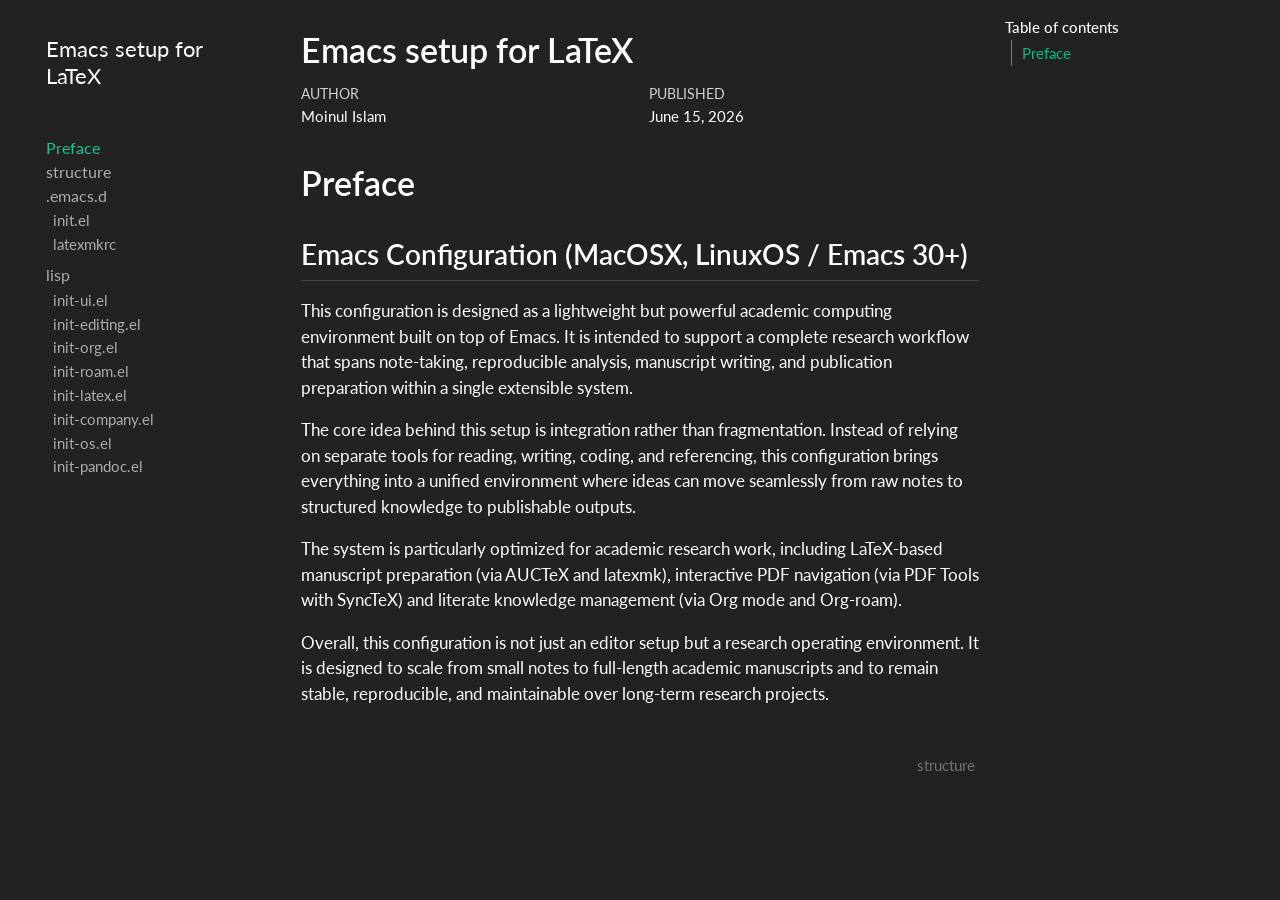
==== docs/index.html @ 0ff116a5 "1.5.2" ====
<!DOCTYPE html>
<html xmlns="http://www.w3.org/1999/xhtml" lang="en" xml:lang="en"><head>

<meta charset="utf-8">
<meta name="generator" content="quarto-1.6.42">

<meta name="viewport" content="width=device-width, initial-scale=1.0, user-scalable=yes">

<meta name="author" content="Moinul Islam">
<meta name="dcterms.date" content="2026-06-15">

<title>Emacs setup for LaTeX</title>
<style>
code{white-space: pre-wrap;}
span.smallcaps{font-variant: small-caps;}
div.columns{display: flex; gap: min(4vw, 1.5em);}
div.column{flex: auto; overflow-x: auto;}
div.hanging-indent{margin-left: 1.5em; text-indent: -1.5em;}
ul.task-list{list-style: none;}
ul.task-list li input[type="checkbox"] {
  width: 0.8em;
  margin: 0 0.8em 0.2em -1em; /* quarto-specific, see https://github.com/quarto-dev/quarto-cli/issues/4556 */ 
  vertical-align: middle;
}
</style>


<script src="site_libs/quarto-nav/quarto-nav.js"></script>
<script src="site_libs/quarto-nav/headroom.min.js"></script>
<script src="site_libs/clipboard/clipboard.min.js"></script>
<script src="site_libs/quarto-search/autocomplete.umd.js"></script>
<script src="site_libs/quarto-search/fuse.min.js"></script>
<script src="site_libs/quarto-search/quarto-search.js"></script>
<meta name="quarto:offset" content="./">
<link href="./ch_1.html" rel="next">
<script src="site_libs/quarto-html/quarto.js"></script>
<script src="site_libs/quarto-html/popper.min.js"></script>
<script src="site_libs/quarto-html/tippy.umd.min.js"></script>
<script src="site_libs/quarto-html/anchor.min.js"></script>
<link href="site_libs/quarto-html/tippy.css" rel="stylesheet">
<link href="site_libs/quarto-html/quarto-syntax-highlighting-dark-b53751a350365c71b6c909e95f209ed1.css" rel="stylesheet" id="quarto-text-highlighting-styles">
<script src="site_libs/bootstrap/bootstrap.min.js"></script>
<link href="site_libs/bootstrap/bootstrap-icons.css" rel="stylesheet">
<link href="site_libs/bootstrap/bootstrap-4f9b853ce4cffb63a45f69a2d6d81c11.min.css" rel="stylesheet" append-hash="true" id="quarto-bootstrap" data-mode="dark">
<script id="quarto-search-options" type="application/json">{
  "location": "sidebar",
  "copy-button": false,
  "collapse-after": 3,
  "panel-placement": "start",
  "type": "textbox",
  "limit": 50,
  "keyboard-shortcut": [
    "f",
    "/",
    "s"
  ],
  "show-item-context": false,
  "language": {
    "search-no-results-text": "No results",
    "search-matching-documents-text": "matching documents",
    "search-copy-link-title": "Copy link to search",
    "search-hide-matches-text": "Hide additional matches",
    "search-more-match-text": "more match in this document",
    "search-more-matches-text": "more matches in this document",
    "search-clear-button-title": "Clear",
    "search-text-placeholder": "",
    "search-detached-cancel-button-title": "Cancel",
    "search-submit-button-title": "Submit",
    "search-label": "Search"
  }
}</script>


</head>

<body class="nav-sidebar floating">

<div id="quarto-search-results"></div>
  <header id="quarto-header" class="headroom fixed-top">
  <nav class="quarto-secondary-nav">
    <div class="container-fluid d-flex">
      <button type="button" class="quarto-btn-toggle btn" data-bs-toggle="collapse" role="button" data-bs-target=".quarto-sidebar-collapse-item" aria-controls="quarto-sidebar" aria-expanded="false" aria-label="Toggle sidebar navigation" onclick="if (window.quartoToggleHeadroom) { window.quartoToggleHeadroom(); }">
        <i class="bi bi-layout-text-sidebar-reverse"></i>
      </button>
        <nav class="quarto-page-breadcrumbs" aria-label="breadcrumb"><ol class="breadcrumb"><li class="breadcrumb-item"><a href="./index.html">Preface</a></li></ol></nav>
        <a class="flex-grow-1" role="navigation" data-bs-toggle="collapse" data-bs-target=".quarto-sidebar-collapse-item" aria-controls="quarto-sidebar" aria-expanded="false" aria-label="Toggle sidebar navigation" onclick="if (window.quartoToggleHeadroom) { window.quartoToggleHeadroom(); }">      
        </a>
      <button type="button" class="btn quarto-search-button" aria-label="Search" onclick="window.quartoOpenSearch();">
        <i class="bi bi-search"></i>
      </button>
    </div>
  </nav>
</header>
<!-- content -->
<div id="quarto-content" class="quarto-container page-columns page-rows-contents page-layout-article">
<!-- sidebar -->
  <nav id="quarto-sidebar" class="sidebar collapse collapse-horizontal quarto-sidebar-collapse-item sidebar-navigation floating overflow-auto">
    <div class="pt-lg-2 mt-2 text-left sidebar-header">
    <div class="sidebar-title mb-0 py-0">
      <a href="./">Emacs setup for LaTeX</a> 
    </div>
      </div>
        <div class="mt-2 flex-shrink-0 align-items-center">
        <div class="sidebar-search">
        <div id="quarto-search" class="" title="Search"></div>
        </div>
        </div>
    <div class="sidebar-menu-container"> 
    <ul class="list-unstyled mt-1">
        <li class="sidebar-item">
  <div class="sidebar-item-container"> 
  <a href="./index.html" class="sidebar-item-text sidebar-link active">
 <span class="menu-text">Preface</span></a>
  </div>
</li>
        <li class="sidebar-item">
  <div class="sidebar-item-container"> 
  <a href="./ch_1.html" class="sidebar-item-text sidebar-link">
 <span class="menu-text">structure</span></a>
  </div>
</li>
        <li class="sidebar-item sidebar-item-section">
      <div class="sidebar-item-container"> 
            <a class="sidebar-item-text sidebar-link text-start" data-bs-toggle="collapse" data-bs-target="#quarto-sidebar-section-1" role="navigation" aria-expanded="true">
 <span class="menu-text">.emacs.d</span></a>
          <a class="sidebar-item-toggle text-start" data-bs-toggle="collapse" data-bs-target="#quarto-sidebar-section-1" role="navigation" aria-expanded="true" aria-label="Toggle section">
            <i class="bi bi-chevron-right ms-2"></i>
          </a> 
      </div>
      <ul id="quarto-sidebar-section-1" class="collapse list-unstyled sidebar-section depth1 show">  
          <li class="sidebar-item">
  <div class="sidebar-item-container"> 
  <a href="./ch_2.html" class="sidebar-item-text sidebar-link">
 <span class="menu-text">init.el</span></a>
  </div>
</li>
          <li class="sidebar-item">
  <div class="sidebar-item-container"> 
  <a href="./ch_11.html" class="sidebar-item-text sidebar-link">
 <span class="menu-text">latexmkrc</span></a>
  </div>
</li>
      </ul>
  </li>
        <li class="sidebar-item sidebar-item-section">
      <div class="sidebar-item-container"> 
            <a class="sidebar-item-text sidebar-link text-start" data-bs-toggle="collapse" data-bs-target="#quarto-sidebar-section-2" role="navigation" aria-expanded="true">
 <span class="menu-text">lisp</span></a>
          <a class="sidebar-item-toggle text-start" data-bs-toggle="collapse" data-bs-target="#quarto-sidebar-section-2" role="navigation" aria-expanded="true" aria-label="Toggle section">
            <i class="bi bi-chevron-right ms-2"></i>
          </a> 
      </div>
      <ul id="quarto-sidebar-section-2" class="collapse list-unstyled sidebar-section depth1 show">  
          <li class="sidebar-item">
  <div class="sidebar-item-container"> 
  <a href="./ch_3.html" class="sidebar-item-text sidebar-link">
 <span class="menu-text">init-ui.el</span></a>
  </div>
</li>
          <li class="sidebar-item">
  <div class="sidebar-item-container"> 
  <a href="./ch_4.html" class="sidebar-item-text sidebar-link">
 <span class="menu-text">init-editing.el</span></a>
  </div>
</li>
          <li class="sidebar-item">
  <div class="sidebar-item-container"> 
  <a href="./ch_5.html" class="sidebar-item-text sidebar-link">
 <span class="menu-text">init-org.el</span></a>
  </div>
</li>
          <li class="sidebar-item">
  <div class="sidebar-item-container"> 
  <a href="./ch_6.html" class="sidebar-item-text sidebar-link">
 <span class="menu-text">init-roam.el</span></a>
  </div>
</li>
          <li class="sidebar-item">
  <div class="sidebar-item-container"> 
  <a href="./ch_7.html" class="sidebar-item-text sidebar-link">
 <span class="menu-text">init-latex.el</span></a>
  </div>
</li>
          <li class="sidebar-item">
  <div class="sidebar-item-container"> 
  <a href="./ch_8.html" class="sidebar-item-text sidebar-link">
 <span class="menu-text">init-company.el</span></a>
  </div>
</li>
          <li class="sidebar-item">
  <div class="sidebar-item-container"> 
  <a href="./ch_9.html" class="sidebar-item-text sidebar-link">
 <span class="menu-text">init-os.el</span></a>
  </div>
</li>
          <li class="sidebar-item">
  <div class="sidebar-item-container"> 
  <a href="./ch_10.html" class="sidebar-item-text sidebar-link">
 <span class="menu-text">init-pandoc.el</span></a>
  </div>
</li>
      </ul>
  </li>
    </ul>
    </div>
</nav>
<div id="quarto-sidebar-glass" class="quarto-sidebar-collapse-item" data-bs-toggle="collapse" data-bs-target=".quarto-sidebar-collapse-item"></div>
<!-- margin-sidebar -->
    <div id="quarto-margin-sidebar" class="sidebar margin-sidebar">
        <nav id="TOC" role="doc-toc" class="toc-active">
    <h2 id="toc-title">Table of contents</h2>
   
  <ul>
  <li><a href="#preface" id="toc-preface" class="nav-link active" data-scroll-target="#preface">Preface</a>
  <ul class="collapse">
  <li><a href="#emacs-configuration-macosx-linuxos-emacs-30" id="toc-emacs-configuration-macosx-linuxos-emacs-30" class="nav-link" data-scroll-target="#emacs-configuration-macosx-linuxos-emacs-30">Emacs Configuration (MacOSX, LinuxOS / Emacs 30+)</a></li>
  </ul></li>
  </ul>
</nav>
    </div>
<!-- main -->
<main class="content" id="quarto-document-content">

<header id="title-block-header" class="quarto-title-block default">
<div class="quarto-title">
<h1 class="title">Emacs setup for LaTeX</h1>
</div>



<div class="quarto-title-meta">

    <div>
    <div class="quarto-title-meta-heading">Author</div>
    <div class="quarto-title-meta-contents">
             <p>Moinul Islam </p>
          </div>
  </div>
    
    <div>
    <div class="quarto-title-meta-heading">Published</div>
    <div class="quarto-title-meta-contents">
      <p class="date">June 15, 2026</p>
    </div>
  </div>
  
    
  </div>
  


</header>


<section id="preface" class="level1 unnumbered">
<h1 class="unnumbered">Preface</h1>
<section id="emacs-configuration-macosx-linuxos-emacs-30" class="level2">
<h2 class="anchored" data-anchor-id="emacs-configuration-macosx-linuxos-emacs-30">Emacs Configuration (MacOSX, LinuxOS / Emacs 30+)</h2>
<p>This configuration is designed as a lightweight but powerful academic computing environment built on top of Emacs. It is intended to support a complete research workflow that spans note-taking, reproducible analysis, manuscript writing, and publication preparation within a single extensible system.</p>
<p>The core idea behind this setup is integration rather than fragmentation. Instead of relying on separate tools for reading, writing, coding, and referencing, this configuration brings everything into a unified environment where ideas can move seamlessly from raw notes to structured knowledge to publishable outputs.</p>
<p>The system is particularly optimized for academic research work, including LaTeX-based manuscript preparation (via AUCTeX and latexmk), interactive PDF navigation (via PDF Tools with SyncTeX) and literate knowledge management (via Org mode and Org-roam).</p>
<p>Overall, this configuration is not just an editor setup but a research operating environment. It is designed to scale from small notes to full-length academic manuscripts and to remain stable, reproducible, and maintainable over long-term research projects.</p>


</section>
</section>

</main> <!-- /main -->
<script id="quarto-html-after-body" type="application/javascript">
window.document.addEventListener("DOMContentLoaded", function (event) {
  const toggleBodyColorMode = (bsSheetEl) => {
    const mode = bsSheetEl.getAttribute("data-mode");
    const bodyEl = window.document.querySelector("body");
    if (mode === "dark") {
      bodyEl.classList.add("quarto-dark");
      bodyEl.classList.remove("quarto-light");
    } else {
      bodyEl.classList.add("quarto-light");
      bodyEl.classList.remove("quarto-dark");
    }
  }
  const toggleBodyColorPrimary = () => {
    const bsSheetEl = window.document.querySelector("link#quarto-bootstrap");
    if (bsSheetEl) {
      toggleBodyColorMode(bsSheetEl);
    }
  }
  toggleBodyColorPrimary();  
  const icon = "";
  const anchorJS = new window.AnchorJS();
  anchorJS.options = {
    placement: 'right',
    icon: icon
  };
  anchorJS.add('.anchored');
  const isCodeAnnotation = (el) => {
    for (const clz of el.classList) {
      if (clz.startsWith('code-annotation-')) {                     
        return true;
      }
    }
    return false;
  }
  const onCopySuccess = function(e) {
    // button target
    const button = e.trigger;
    // don't keep focus
    button.blur();
    // flash "checked"
    button.classList.add('code-copy-button-checked');
    var currentTitle = button.getAttribute("title");
    button.setAttribute("title", "Copied!");
    let tooltip;
    if (window.bootstrap) {
      button.setAttribute("data-bs-toggle", "tooltip");
      button.setAttribute("data-bs-placement", "left");
      button.setAttribute("data-bs-title", "Copied!");
      tooltip = new bootstrap.Tooltip(button, 
        { trigger: "manual", 
          customClass: "code-copy-button-tooltip",
          offset: [0, -8]});
      tooltip.show();    
    }
    setTimeout(function() {
      if (tooltip) {
        tooltip.hide();
        button.removeAttribute("data-bs-title");
        button.removeAttribute("data-bs-toggle");
        button.removeAttribute("data-bs-placement");
      }
      button.setAttribute("title", currentTitle);
      button.classList.remove('code-copy-button-checked');
    }, 1000);
    // clear code selection
    e.clearSelection();
  }
  const getTextToCopy = function(trigger) {
      const codeEl = trigger.previousElementSibling.cloneNode(true);
      for (const childEl of codeEl.children) {
        if (isCodeAnnotation(childEl)) {
          childEl.remove();
        }
      }
      return codeEl.innerText;
  }
  const clipboard = new window.ClipboardJS('.code-copy-button:not([data-in-quarto-modal])', {
    text: getTextToCopy
  });
  clipboard.on('success', onCopySuccess);
  if (window.document.getElementById('quarto-embedded-source-code-modal')) {
    const clipboardModal = new window.ClipboardJS('.code-copy-button[data-in-quarto-modal]', {
      text: getTextToCopy,
      container: window.document.getElementById('quarto-embedded-source-code-modal')
    });
    clipboardModal.on('success', onCopySuccess);
  }
    var localhostRegex = new RegExp(/^(?:http|https):\/\/localhost\:?[0-9]*\//);
    var mailtoRegex = new RegExp(/^mailto:/);
      var filterRegex = new RegExp('/' + window.location.host + '/');
    var isInternal = (href) => {
        return filterRegex.test(href) || localhostRegex.test(href) || mailtoRegex.test(href);
    }
    // Inspect non-navigation links and adorn them if external
 	var links = window.document.querySelectorAll('a[href]:not(.nav-link):not(.navbar-brand):not(.toc-action):not(.sidebar-link):not(.sidebar-item-toggle):not(.pagination-link):not(.no-external):not([aria-hidden]):not(.dropdown-item):not(.quarto-navigation-tool):not(.about-link)');
    for (var i=0; i<links.length; i++) {
      const link = links[i];
      if (!isInternal(link.href)) {
        // undo the damage that might have been done by quarto-nav.js in the case of
        // links that we want to consider external
        if (link.dataset.originalHref !== undefined) {
          link.href = link.dataset.originalHref;
        }
      }
    }
  function tippyHover(el, contentFn, onTriggerFn, onUntriggerFn) {
    const config = {
      allowHTML: true,
      maxWidth: 500,
      delay: 100,
      arrow: false,
      appendTo: function(el) {
          return el.parentElement;
      },
      interactive: true,
      interactiveBorder: 10,
      theme: 'quarto',
      placement: 'bottom-start',
    };
    if (contentFn) {
      config.content = contentFn;
    }
    if (onTriggerFn) {
      config.onTrigger = onTriggerFn;
    }
    if (onUntriggerFn) {
      config.onUntrigger = onUntriggerFn;
    }
    window.tippy(el, config); 
  }
  const noterefs = window.document.querySelectorAll('a[role="doc-noteref"]');
  for (var i=0; i<noterefs.length; i++) {
    const ref = noterefs[i];
    tippyHover(ref, function() {
      // use id or data attribute instead here
      let href = ref.getAttribute('data-footnote-href') || ref.getAttribute('href');
      try { href = new URL(href).hash; } catch {}
      const id = href.replace(/^#\/?/, "");
      const note = window.document.getElementById(id);
      if (note) {
        return note.innerHTML;
      } else {
        return "";
      }
    });
  }
  const xrefs = window.document.querySelectorAll('a.quarto-xref');
  const processXRef = (id, note) => {
    // Strip column container classes
    const stripColumnClz = (el) => {
      el.classList.remove("page-full", "page-columns");
      if (el.children) {
        for (const child of el.children) {
          stripColumnClz(child);
        }
      }
    }
    stripColumnClz(note)
    if (id === null || id.startsWith('sec-')) {
      // Special case sections, only their first couple elements
      const container = document.createElement("div");
      if (note.children && note.children.length > 2) {
        container.appendChild(note.children[0].cloneNode(true));
        for (let i = 1; i < note.children.length; i++) {
          const child = note.children[i];
          if (child.tagName === "P" && child.innerText === "") {
            continue;
          } else {
            container.appendChild(child.cloneNode(true));
            break;
          }
        }
        if (window.Quarto?.typesetMath) {
          window.Quarto.typesetMath(container);
        }
        return container.innerHTML
      } else {
        if (window.Quarto?.typesetMath) {
          window.Quarto.typesetMath(note);
        }
        return note.innerHTML;
      }
    } else {
      // Remove any anchor links if they are present
      const anchorLink = note.querySelector('a.anchorjs-link');
      if (anchorLink) {
        anchorLink.remove();
      }
      if (window.Quarto?.typesetMath) {
        window.Quarto.typesetMath(note);
      }
      if (note.classList.contains("callout")) {
        return note.outerHTML;
      } else {
        return note.innerHTML;
      }
    }
  }
  for (var i=0; i<xrefs.length; i++) {
    const xref = xrefs[i];
    tippyHover(xref, undefined, function(instance) {
      instance.disable();
      let url = xref.getAttribute('href');
      let hash = undefined; 
      if (url.startsWith('#')) {
        hash = url;
      } else {
        try { hash = new URL(url).hash; } catch {}
      }
      if (hash) {
        const id = hash.replace(/^#\/?/, "");
        const note = window.document.getElementById(id);
        if (note !== null) {
          try {
            const html = processXRef(id, note.cloneNode(true));
            instance.setContent(html);
          } finally {
            instance.enable();
            instance.show();
          }
        } else {
          // See if we can fetch this
          fetch(url.split('#')[0])
          .then(res => res.text())
          .then(html => {
            const parser = new DOMParser();
            const htmlDoc = parser.parseFromString(html, "text/html");
            const note = htmlDoc.getElementById(id);
            if (note !== null) {
              const html = processXRef(id, note);
              instance.setContent(html);
            } 
          }).finally(() => {
            instance.enable();
            instance.show();
          });
        }
      } else {
        // See if we can fetch a full url (with no hash to target)
        // This is a special case and we should probably do some content thinning / targeting
        fetch(url)
        .then(res => res.text())
        .then(html => {
          const parser = new DOMParser();
          const htmlDoc = parser.parseFromString(html, "text/html");
          const note = htmlDoc.querySelector('main.content');
          if (note !== null) {
            // This should only happen for chapter cross references
            // (since there is no id in the URL)
            // remove the first header
            if (note.children.length > 0 && note.children[0].tagName === "HEADER") {
              note.children[0].remove();
            }
            const html = processXRef(null, note);
            instance.setContent(html);
          } 
        }).finally(() => {
          instance.enable();
          instance.show();
        });
      }
    }, function(instance) {
    });
  }
      let selectedAnnoteEl;
      const selectorForAnnotation = ( cell, annotation) => {
        let cellAttr = 'data-code-cell="' + cell + '"';
        let lineAttr = 'data-code-annotation="' +  annotation + '"';
        const selector = 'span[' + cellAttr + '][' + lineAttr + ']';
        return selector;
      }
      const selectCodeLines = (annoteEl) => {
        const doc = window.document;
        const targetCell = annoteEl.getAttribute("data-target-cell");
        const targetAnnotation = annoteEl.getAttribute("data-target-annotation");
        const annoteSpan = window.document.querySelector(selectorForAnnotation(targetCell, targetAnnotation));
        const lines = annoteSpan.getAttribute("data-code-lines").split(",");
        const lineIds = lines.map((line) => {
          return targetCell + "-" + line;
        })
        let top = null;
        let height = null;
        let parent = null;
        if (lineIds.length > 0) {
            //compute the position of the single el (top and bottom and make a div)
            const el = window.document.getElementById(lineIds[0]);
            top = el.offsetTop;
            height = el.offsetHeight;
            parent = el.parentElement.parentElement;
          if (lineIds.length > 1) {
            const lastEl = window.document.getElementById(lineIds[lineIds.length - 1]);
            const bottom = lastEl.offsetTop + lastEl.offsetHeight;
            height = bottom - top;
          }
          if (top !== null && height !== null && parent !== null) {
            // cook up a div (if necessary) and position it 
            let div = window.document.getElementById("code-annotation-line-highlight");
            if (div === null) {
              div = window.document.createElement("div");
              div.setAttribute("id", "code-annotation-line-highlight");
              div.style.position = 'absolute';
              parent.appendChild(div);
            }
            div.style.top = top - 2 + "px";
            div.style.height = height + 4 + "px";
            div.style.left = 0;
            let gutterDiv = window.document.getElementById("code-annotation-line-highlight-gutter");
            if (gutterDiv === null) {
              gutterDiv = window.document.createElement("div");
              gutterDiv.setAttribute("id", "code-annotation-line-highlight-gutter");
              gutterDiv.style.position = 'absolute';
              const codeCell = window.document.getElementById(targetCell);
              const gutter = codeCell.querySelector('.code-annotation-gutter');
              gutter.appendChild(gutterDiv);
            }
            gutterDiv.style.top = top - 2 + "px";
            gutterDiv.style.height = height + 4 + "px";
          }
          selectedAnnoteEl = annoteEl;
        }
      };
      const unselectCodeLines = () => {
        const elementsIds = ["code-annotation-line-highlight", "code-annotation-line-highlight-gutter"];
        elementsIds.forEach((elId) => {
          const div = window.document.getElementById(elId);
          if (div) {
            div.remove();
          }
        });
        selectedAnnoteEl = undefined;
      };
        // Handle positioning of the toggle
    window.addEventListener(
      "resize",
      throttle(() => {
        elRect = undefined;
        if (selectedAnnoteEl) {
          selectCodeLines(selectedAnnoteEl);
        }
      }, 10)
    );
    function throttle(fn, ms) {
    let throttle = false;
    let timer;
      return (...args) => {
        if(!throttle) { // first call gets through
            fn.apply(this, args);
            throttle = true;
        } else { // all the others get throttled
            if(timer) clearTimeout(timer); // cancel #2
            timer = setTimeout(() => {
              fn.apply(this, args);
              timer = throttle = false;
            }, ms);
        }
      };
    }
      // Attach click handler to the DT
      const annoteDls = window.document.querySelectorAll('dt[data-target-cell]');
      for (const annoteDlNode of annoteDls) {
        annoteDlNode.addEventListener('click', (event) => {
          const clickedEl = event.target;
          if (clickedEl !== selectedAnnoteEl) {
            unselectCodeLines();
            const activeEl = window.document.querySelector('dt[data-target-cell].code-annotation-active');
            if (activeEl) {
              activeEl.classList.remove('code-annotation-active');
            }
            selectCodeLines(clickedEl);
            clickedEl.classList.add('code-annotation-active');
          } else {
            // Unselect the line
            unselectCodeLines();
            clickedEl.classList.remove('code-annotation-active');
          }
        });
      }
  const findCites = (el) => {
    const parentEl = el.parentElement;
    if (parentEl) {
      const cites = parentEl.dataset.cites;
      if (cites) {
        return {
          el,
          cites: cites.split(' ')
        };
      } else {
        return findCites(el.parentElement)
      }
    } else {
      return undefined;
    }
  };
  var bibliorefs = window.document.querySelectorAll('a[role="doc-biblioref"]');
  for (var i=0; i<bibliorefs.length; i++) {
    const ref = bibliorefs[i];
    const citeInfo = findCites(ref);
    if (citeInfo) {
      tippyHover(citeInfo.el, function() {
        var popup = window.document.createElement('div');
        citeInfo.cites.forEach(function(cite) {
          var citeDiv = window.document.createElement('div');
          citeDiv.classList.add('hanging-indent');
          citeDiv.classList.add('csl-entry');
          var biblioDiv = window.document.getElementById('ref-' + cite);
          if (biblioDiv) {
            citeDiv.innerHTML = biblioDiv.innerHTML;
          }
          popup.appendChild(citeDiv);
        });
        return popup.innerHTML;
      });
    }
  }
});
</script>
<nav class="page-navigation">
  <div class="nav-page nav-page-previous">
  </div>
  <div class="nav-page nav-page-next">
      <a href="./ch_1.html" class="pagination-link" aria-label="structure">
        <span class="nav-page-text">structure</span> <i class="bi bi-arrow-right-short"></i>
      </a>
  </div>
</nav>
</div> <!-- /content -->




</body></html>
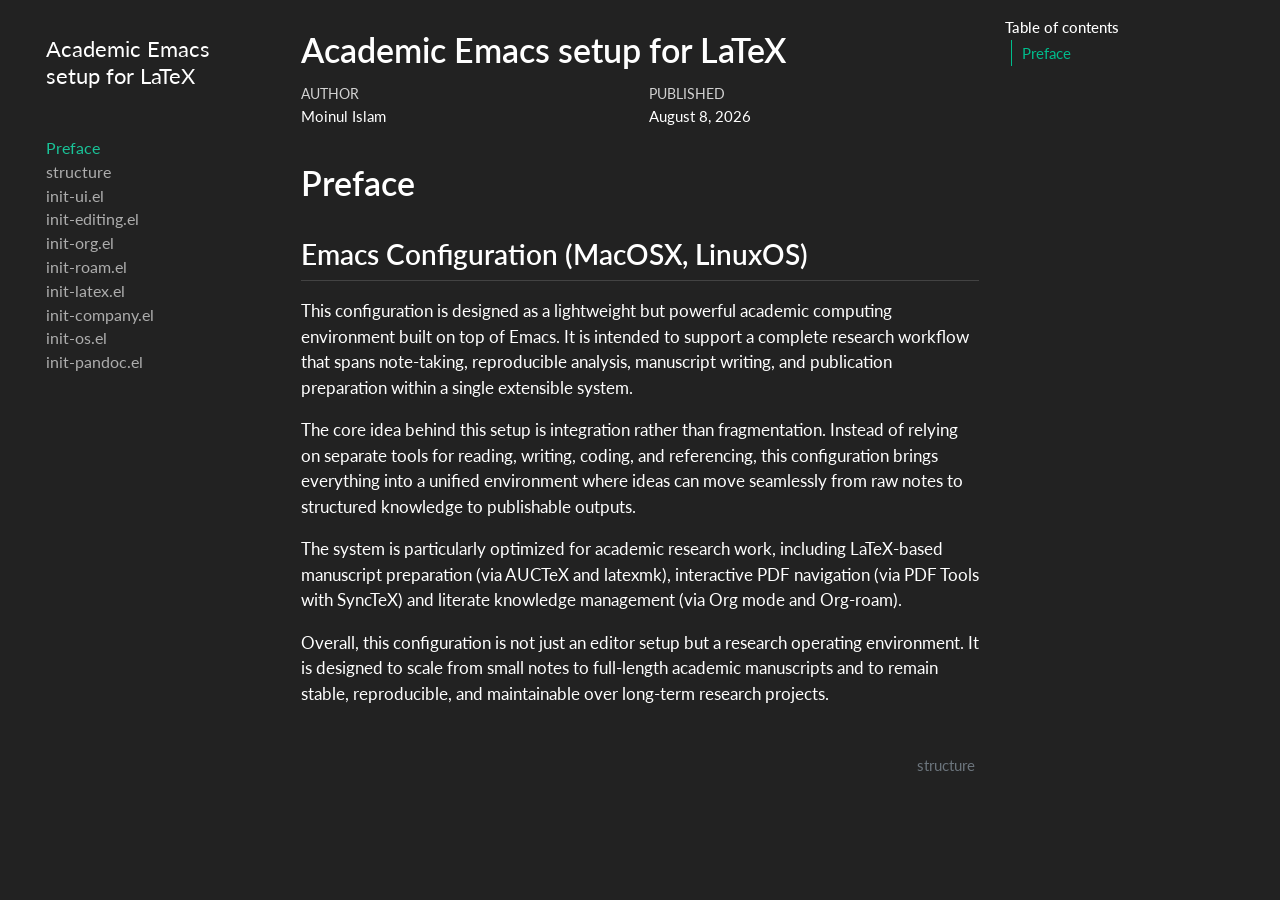
==== commit b6f927d8: "1.2.4" ====
--- a/docs/index.html
+++ b/docs/index.html
@@ -2,19 +2,25 @@
 <html xmlns="http://www.w3.org/1999/xhtml" lang="en" xml:lang="en"><head>
 
 <meta charset="utf-8">
-<meta name="generator" content="quarto-1.6.42">
+<meta name="generator" content="quarto-1.10.18">
 
 <meta name="viewport" content="width=device-width, initial-scale=1.0, user-scalable=yes">
 
 <meta name="author" content="Moinul Islam">
-<meta name="dcterms.date" content="2026-06-15">
-
-<title>Emacs setup for LaTeX</title>
+<meta name="dcterms.date" content="2026-08-08">
+
+<title>Academic Emacs setup for LaTeX</title>
 <style>
-code{white-space: pre-wrap;}
+/* Default styles provided by pandoc.
+** See https://pandoc.org/MANUAL.html#variables-for-html for config info.
+*/
 span.smallcaps{font-variant: small-caps;}
-div.columns{display: flex; gap: min(4vw, 1.5em);}
-div.column{flex: auto; overflow-x: auto;}
+div.columns{display: flex; gap: 1.5em;}
+div.column{flex: auto;}
+@media screen {
+div.columns{gap: min(4vw, 1.5em);}
+div.column{overflow-x: auto;}
+}
 div.hanging-indent{margin-left: 1.5em; text-indent: -1.5em;}
 ul.task-list{list-style: none;}
 ul.task-list li input[type="checkbox"] {
@@ -33,15 +39,16 @@
 <script src="site_libs/quarto-search/quarto-search.js"></script>
 <meta name="quarto:offset" content="./">
 <link href="./ch_1.html" rel="next">
-<script src="site_libs/quarto-html/quarto.js"></script>
+<script src="site_libs/quarto-html/quarto.js" type="module"></script>
+<script src="site_libs/quarto-html/tabsets/tabsets.js" type="module"></script>
 <script src="site_libs/quarto-html/popper.min.js"></script>
 <script src="site_libs/quarto-html/tippy.umd.min.js"></script>
 <script src="site_libs/quarto-html/anchor.min.js"></script>
 <link href="site_libs/quarto-html/tippy.css" rel="stylesheet">
-<link href="site_libs/quarto-html/quarto-syntax-highlighting-dark-b53751a350365c71b6c909e95f209ed1.css" rel="stylesheet" id="quarto-text-highlighting-styles">
+<link href="site_libs/quarto-html/quarto-syntax-highlighting-dark-b85bc7c33db8c58e0ec93c3465666fed.css" rel="stylesheet" id="quarto-text-highlighting-styles">
 <script src="site_libs/bootstrap/bootstrap.min.js"></script>
 <link href="site_libs/bootstrap/bootstrap-icons.css" rel="stylesheet">
-<link href="site_libs/bootstrap/bootstrap-4f9b853ce4cffb63a45f69a2d6d81c11.min.css" rel="stylesheet" append-hash="true" id="quarto-bootstrap" data-mode="dark">
+<link href="site_libs/bootstrap/bootstrap-06134808e052eff7d3c4d12651c5d254.min.css" rel="stylesheet" append-hash="true" id="quarto-bootstrap" data-mode="dark">
 <script id="quarto-search-options" type="application/json">{
   "location": "sidebar",
   "copy-button": false,
@@ -73,7 +80,7 @@
 
 </head>
 
-<body class="nav-sidebar floating">
+<body class="nav-sidebar floating quarto-light">
 
 <div id="quarto-search-results"></div>
   <header id="quarto-header" class="headroom fixed-top">
@@ -97,7 +104,7 @@
   <nav id="quarto-sidebar" class="sidebar collapse collapse-horizontal quarto-sidebar-collapse-item sidebar-navigation floating overflow-auto">
     <div class="pt-lg-2 mt-2 text-left sidebar-header">
     <div class="sidebar-title mb-0 py-0">
-      <a href="./">Emacs setup for LaTeX</a> 
+      <a href="./">Academic Emacs setup for LaTeX</a> 
     </div>
       </div>
         <div class="mt-2 flex-shrink-0 align-items-center">
@@ -119,88 +126,54 @@
  <span class="menu-text">structure</span></a>
   </div>
 </li>
-        <li class="sidebar-item sidebar-item-section">
-      <div class="sidebar-item-container"> 
-            <a class="sidebar-item-text sidebar-link text-start" data-bs-toggle="collapse" data-bs-target="#quarto-sidebar-section-1" role="navigation" aria-expanded="true">
- <span class="menu-text">.emacs.d</span></a>
-          <a class="sidebar-item-toggle text-start" data-bs-toggle="collapse" data-bs-target="#quarto-sidebar-section-1" role="navigation" aria-expanded="true" aria-label="Toggle section">
-            <i class="bi bi-chevron-right ms-2"></i>
-          </a> 
-      </div>
-      <ul id="quarto-sidebar-section-1" class="collapse list-unstyled sidebar-section depth1 show">  
-          <li class="sidebar-item">
-  <div class="sidebar-item-container"> 
-  <a href="./ch_2.html" class="sidebar-item-text sidebar-link">
- <span class="menu-text">init.el</span></a>
-  </div>
-</li>
-          <li class="sidebar-item">
-  <div class="sidebar-item-container"> 
-  <a href="./ch_11.html" class="sidebar-item-text sidebar-link">
- <span class="menu-text">latexmkrc</span></a>
-  </div>
-</li>
-      </ul>
-  </li>
-        <li class="sidebar-item sidebar-item-section">
-      <div class="sidebar-item-container"> 
-            <a class="sidebar-item-text sidebar-link text-start" data-bs-toggle="collapse" data-bs-target="#quarto-sidebar-section-2" role="navigation" aria-expanded="true">
- <span class="menu-text">lisp</span></a>
-          <a class="sidebar-item-toggle text-start" data-bs-toggle="collapse" data-bs-target="#quarto-sidebar-section-2" role="navigation" aria-expanded="true" aria-label="Toggle section">
-            <i class="bi bi-chevron-right ms-2"></i>
-          </a> 
-      </div>
-      <ul id="quarto-sidebar-section-2" class="collapse list-unstyled sidebar-section depth1 show">  
-          <li class="sidebar-item">
+        <li class="sidebar-item">
   <div class="sidebar-item-container"> 
   <a href="./ch_3.html" class="sidebar-item-text sidebar-link">
  <span class="menu-text">init-ui.el</span></a>
   </div>
 </li>
-          <li class="sidebar-item">
+        <li class="sidebar-item">
   <div class="sidebar-item-container"> 
   <a href="./ch_4.html" class="sidebar-item-text sidebar-link">
  <span class="menu-text">init-editing.el</span></a>
   </div>
 </li>
-          <li class="sidebar-item">
+        <li class="sidebar-item">
   <div class="sidebar-item-container"> 
   <a href="./ch_5.html" class="sidebar-item-text sidebar-link">
  <span class="menu-text">init-org.el</span></a>
   </div>
 </li>
-          <li class="sidebar-item">
+        <li class="sidebar-item">
   <div class="sidebar-item-container"> 
   <a href="./ch_6.html" class="sidebar-item-text sidebar-link">
  <span class="menu-text">init-roam.el</span></a>
   </div>
 </li>
-          <li class="sidebar-item">
+        <li class="sidebar-item">
   <div class="sidebar-item-container"> 
   <a href="./ch_7.html" class="sidebar-item-text sidebar-link">
  <span class="menu-text">init-latex.el</span></a>
   </div>
 </li>
-          <li class="sidebar-item">
+        <li class="sidebar-item">
   <div class="sidebar-item-container"> 
   <a href="./ch_8.html" class="sidebar-item-text sidebar-link">
  <span class="menu-text">init-company.el</span></a>
   </div>
 </li>
-          <li class="sidebar-item">
+        <li class="sidebar-item">
   <div class="sidebar-item-container"> 
   <a href="./ch_9.html" class="sidebar-item-text sidebar-link">
  <span class="menu-text">init-os.el</span></a>
   </div>
 </li>
-          <li class="sidebar-item">
+        <li class="sidebar-item">
   <div class="sidebar-item-container"> 
   <a href="./ch_10.html" class="sidebar-item-text sidebar-link">
  <span class="menu-text">init-pandoc.el</span></a>
   </div>
 </li>
-      </ul>
-  </li>
     </ul>
     </div>
 </nav>
@@ -213,7 +186,7 @@
   <ul>
   <li><a href="#preface" id="toc-preface" class="nav-link active" data-scroll-target="#preface">Preface</a>
   <ul class="collapse">
-  <li><a href="#emacs-configuration-macosx-linuxos-emacs-30" id="toc-emacs-configuration-macosx-linuxos-emacs-30" class="nav-link" data-scroll-target="#emacs-configuration-macosx-linuxos-emacs-30">Emacs Configuration (MacOSX, LinuxOS / Emacs 30+)</a></li>
+  <li><a href="#emacs-configuration-macosx-linuxos" id="toc-emacs-configuration-macosx-linuxos" class="nav-link" data-scroll-target="#emacs-configuration-macosx-linuxos">Emacs Configuration (MacOSX, LinuxOS)</a></li>
   </ul></li>
   </ul>
 </nav>
@@ -223,7 +196,7 @@
 
 <header id="title-block-header" class="quarto-title-block default">
 <div class="quarto-title">
-<h1 class="title">Emacs setup for LaTeX</h1>
+<h1 class="title">Academic Emacs setup for LaTeX</h1>
 </div>
 
 
@@ -240,7 +213,7 @@
     <div>
     <div class="quarto-title-meta-heading">Published</div>
     <div class="quarto-title-meta-contents">
-      <p class="date">June 15, 2026</p>
+      <p class="date">August 8, 2026</p>
     </div>
   </div>
   
@@ -254,8 +227,8 @@
 
 <section id="preface" class="level1 unnumbered">
 <h1 class="unnumbered">Preface</h1>
-<section id="emacs-configuration-macosx-linuxos-emacs-30" class="level2">
-<h2 class="anchored" data-anchor-id="emacs-configuration-macosx-linuxos-emacs-30">Emacs Configuration (MacOSX, LinuxOS / Emacs 30+)</h2>
+<section id="emacs-configuration-macosx-linuxos" class="level2">
+<h2 class="anchored" data-anchor-id="emacs-configuration-macosx-linuxos">Emacs Configuration (MacOSX, LinuxOS)</h2>
 <p>This configuration is designed as a lightweight but powerful academic computing environment built on top of Emacs. It is intended to support a complete research workflow that spans note-taking, reproducible analysis, manuscript writing, and publication preparation within a single extensible system.</p>
 <p>The core idea behind this setup is integration rather than fragmentation. Instead of relying on separate tools for reading, writing, coding, and referencing, this configuration brings everything into a unified environment where ideas can move seamlessly from raw notes to structured knowledge to publishable outputs.</p>
 <p>The system is particularly optimized for academic research work, including LaTeX-based manuscript preparation (via AUCTeX and latexmk), interactive PDF navigation (via PDF Tools with SyncTeX) and literate knowledge management (via Org mode and Org-roam).</p>
@@ -267,236 +240,243 @@
 
 </main> <!-- /main -->
 <script id="quarto-html-after-body" type="application/javascript">
-window.document.addEventListener("DOMContentLoaded", function (event) {
-  const toggleBodyColorMode = (bsSheetEl) => {
-    const mode = bsSheetEl.getAttribute("data-mode");
-    const bodyEl = window.document.querySelector("body");
-    if (mode === "dark") {
-      bodyEl.classList.add("quarto-dark");
-      bodyEl.classList.remove("quarto-light");
-    } else {
-      bodyEl.classList.add("quarto-light");
-      bodyEl.classList.remove("quarto-dark");
-    }
-  }
-  const toggleBodyColorPrimary = () => {
-    const bsSheetEl = window.document.querySelector("link#quarto-bootstrap");
-    if (bsSheetEl) {
-      toggleBodyColorMode(bsSheetEl);
-    }
-  }
-  toggleBodyColorPrimary();  
-  const icon = "";
-  const anchorJS = new window.AnchorJS();
-  anchorJS.options = {
-    placement: 'right',
-    icon: icon
-  };
-  anchorJS.add('.anchored');
-  const isCodeAnnotation = (el) => {
-    for (const clz of el.classList) {
-      if (clz.startsWith('code-annotation-')) {                     
-        return true;
-      }
-    }
-    return false;
-  }
-  const onCopySuccess = function(e) {
-    // button target
-    const button = e.trigger;
-    // don't keep focus
-    button.blur();
-    // flash "checked"
-    button.classList.add('code-copy-button-checked');
-    var currentTitle = button.getAttribute("title");
-    button.setAttribute("title", "Copied!");
-    let tooltip;
-    if (window.bootstrap) {
-      button.setAttribute("data-bs-toggle", "tooltip");
-      button.setAttribute("data-bs-placement", "left");
-      button.setAttribute("data-bs-title", "Copied!");
-      tooltip = new bootstrap.Tooltip(button, 
-        { trigger: "manual", 
-          customClass: "code-copy-button-tooltip",
-          offset: [0, -8]});
-      tooltip.show();    
-    }
-    setTimeout(function() {
-      if (tooltip) {
-        tooltip.hide();
-        button.removeAttribute("data-bs-title");
-        button.removeAttribute("data-bs-toggle");
-        button.removeAttribute("data-bs-placement");
-      }
-      button.setAttribute("title", currentTitle);
-      button.classList.remove('code-copy-button-checked');
-    }, 1000);
-    // clear code selection
-    e.clearSelection();
-  }
-  const getTextToCopy = function(trigger) {
-      const codeEl = trigger.previousElementSibling.cloneNode(true);
+  window.document.addEventListener("DOMContentLoaded", function (event) {
+    const icon = "";
+    const anchorJS = new window.AnchorJS();
+    anchorJS.options = {
+      placement: 'right',
+      icon: icon
+    };
+    anchorJS.add('.anchored');
+    const isCodeAnnotation = (el) => {
+      for (const clz of el.classList) {
+        if (clz.startsWith('code-annotation-')) {                     
+          return true;
+        }
+      }
+      return false;
+    }
+    const onCopySuccess = function(e) {
+      // button target
+      const button = e.trigger;
+      // don't keep focus
+      button.blur();
+      // flash "checked"
+      button.classList.add('code-copy-button-checked');
+      var currentTitle = button.getAttribute("title");
+      button.setAttribute("title", "Copied!");
+      let tooltip;
+      if (window.bootstrap) {
+        button.setAttribute("data-bs-toggle", "tooltip");
+        button.setAttribute("data-bs-placement", "left");
+        button.setAttribute("data-bs-title", "Copied!");
+        tooltip = new bootstrap.Tooltip(button, 
+          { trigger: "manual", 
+            customClass: "code-copy-button-tooltip",
+            offset: [0, -8]});
+        tooltip.show();    
+      }
+      setTimeout(function() {
+        if (tooltip) {
+          tooltip.hide();
+          button.removeAttribute("data-bs-title");
+          button.removeAttribute("data-bs-toggle");
+          button.removeAttribute("data-bs-placement");
+        }
+        button.setAttribute("title", currentTitle);
+        button.classList.remove('code-copy-button-checked');
+      }, 1000);
+      // clear code selection
+      e.clearSelection();
+    }
+    const getTextToCopy = function(trigger) {
+      const outerScaffold = trigger.parentElement.cloneNode(true);
+      const codeEl = outerScaffold.querySelector('code');
       for (const childEl of codeEl.children) {
         if (isCodeAnnotation(childEl)) {
           childEl.remove();
         }
       }
       return codeEl.innerText;
-  }
-  const clipboard = new window.ClipboardJS('.code-copy-button:not([data-in-quarto-modal])', {
-    text: getTextToCopy
-  });
-  clipboard.on('success', onCopySuccess);
-  if (window.document.getElementById('quarto-embedded-source-code-modal')) {
-    const clipboardModal = new window.ClipboardJS('.code-copy-button[data-in-quarto-modal]', {
-      text: getTextToCopy,
-      container: window.document.getElementById('quarto-embedded-source-code-modal')
+    }
+    const clipboard = new window.ClipboardJS('.code-copy-button:not([data-in-quarto-modal])', {
+      text: getTextToCopy
     });
-    clipboardModal.on('success', onCopySuccess);
-  }
-    var localhostRegex = new RegExp(/^(?:http|https):\/\/localhost\:?[0-9]*\//);
-    var mailtoRegex = new RegExp(/^mailto:/);
-      var filterRegex = new RegExp('/' + window.location.host + '/');
-    var isInternal = (href) => {
-        return filterRegex.test(href) || localhostRegex.test(href) || mailtoRegex.test(href);
-    }
-    // Inspect non-navigation links and adorn them if external
- 	var links = window.document.querySelectorAll('a[href]:not(.nav-link):not(.navbar-brand):not(.toc-action):not(.sidebar-link):not(.sidebar-item-toggle):not(.pagination-link):not(.no-external):not([aria-hidden]):not(.dropdown-item):not(.quarto-navigation-tool):not(.about-link)');
-    for (var i=0; i<links.length; i++) {
-      const link = links[i];
-      if (!isInternal(link.href)) {
-        // undo the damage that might have been done by quarto-nav.js in the case of
-        // links that we want to consider external
-        if (link.dataset.originalHref !== undefined) {
-          link.href = link.dataset.originalHref;
-        }
-      }
-    }
-  function tippyHover(el, contentFn, onTriggerFn, onUntriggerFn) {
-    const config = {
-      allowHTML: true,
-      maxWidth: 500,
-      delay: 100,
-      arrow: false,
-      appendTo: function(el) {
-          return el.parentElement;
-      },
-      interactive: true,
-      interactiveBorder: 10,
-      theme: 'quarto',
-      placement: 'bottom-start',
-    };
-    if (contentFn) {
-      config.content = contentFn;
-    }
-    if (onTriggerFn) {
-      config.onTrigger = onTriggerFn;
-    }
-    if (onUntriggerFn) {
-      config.onUntrigger = onUntriggerFn;
-    }
-    window.tippy(el, config); 
-  }
-  const noterefs = window.document.querySelectorAll('a[role="doc-noteref"]');
-  for (var i=0; i<noterefs.length; i++) {
-    const ref = noterefs[i];
-    tippyHover(ref, function() {
-      // use id or data attribute instead here
-      let href = ref.getAttribute('data-footnote-href') || ref.getAttribute('href');
-      try { href = new URL(href).hash; } catch {}
-      const id = href.replace(/^#\/?/, "");
-      const note = window.document.getElementById(id);
-      if (note) {
-        return note.innerHTML;
+    clipboard.on('success', onCopySuccess);
+    if (window.document.getElementById('quarto-embedded-source-code-modal')) {
+      const clipboardModal = new window.ClipboardJS('.code-copy-button[data-in-quarto-modal]', {
+        text: getTextToCopy,
+        container: window.document.getElementById('quarto-embedded-source-code-modal')
+      });
+      clipboardModal.on('success', onCopySuccess);
+    }
+      var localhostRegex = new RegExp(/^(?:http|https):\/\/localhost\:?[0-9]*\//);
+      var mailtoRegex = new RegExp(/^mailto:/);
+        var filterRegex = new RegExp('/' + window.location.host + '/');
+      var isInternal = (href) => {
+          return filterRegex.test(href) || localhostRegex.test(href) || mailtoRegex.test(href);
+      }
+      // Inspect non-navigation links and adorn them if external
+     var links = window.document.querySelectorAll('a[href]:not(.nav-link):not(.navbar-brand):not(.toc-action):not(.sidebar-link):not(.sidebar-item-toggle):not(.pagination-link):not(.no-external):not([aria-hidden]):not(.dropdown-item):not(.quarto-navigation-tool):not(.about-link)');
+      for (var i=0; i<links.length; i++) {
+        const link = links[i];
+        if (!isInternal(link.href)) {
+          // undo the damage that might have been done by quarto-nav.js in the case of
+          // links that we want to consider external
+          if (link.dataset.originalHref !== undefined) {
+            link.href = link.dataset.originalHref;
+          }
+        }
+      }
+    function tippyHover(el, contentFn, onTriggerFn, onUntriggerFn) {
+      const config = {
+        allowHTML: true,
+        maxWidth: 500,
+        delay: 100,
+        arrow: false,
+        appendTo: function(el) {
+            return el.parentElement;
+        },
+        interactive: true,
+        interactiveBorder: 10,
+        theme: 'quarto',
+        placement: 'bottom-start',
+      };
+      if (contentFn) {
+        config.content = contentFn;
+      }
+      if (onTriggerFn) {
+        config.onTrigger = onTriggerFn;
+      }
+      if (onUntriggerFn) {
+        config.onUntrigger = onUntriggerFn;
+      }
+      window.tippy(el, config); 
+    }
+    const noterefs = window.document.querySelectorAll('a[role="doc-noteref"]');
+    for (var i=0; i<noterefs.length; i++) {
+      const ref = noterefs[i];
+      tippyHover(ref, function() {
+        // use id or data attribute instead here
+        let href = ref.getAttribute('data-footnote-href') || ref.getAttribute('href');
+        try { href = new URL(href).hash; } catch {}
+        const id = href.replace(/^#\/?/, "");
+        const note = window.document.getElementById(id);
+        if (note) {
+          return note.innerHTML;
+        } else {
+          return "";
+        }
+      });
+    }
+    const xrefs = window.document.querySelectorAll('a.quarto-xref');
+    const processXRef = (id, note) => {
+      // Strip column container classes
+      const stripColumnClz = (el) => {
+        el.classList.remove("page-full", "page-columns");
+        if (el.children) {
+          for (const child of el.children) {
+            stripColumnClz(child);
+          }
+        }
+      }
+      stripColumnClz(note)
+      if (id === null || id.startsWith('sec-')) {
+        // Special case sections, only their first couple elements
+        const container = document.createElement("div");
+        if (note.children && note.children.length > 2) {
+          container.appendChild(note.children[0].cloneNode(true));
+          for (let i = 1; i < note.children.length; i++) {
+            const child = note.children[i];
+            if (child.tagName === "P" && child.innerText === "") {
+              continue;
+            } else {
+              container.appendChild(child.cloneNode(true));
+              break;
+            }
+          }
+          if (window.Quarto?.typesetMath) {
+            window.Quarto.typesetMath(container);
+          }
+          return container.innerHTML
+        } else {
+          if (window.Quarto?.typesetMath) {
+            window.Quarto.typesetMath(note);
+          }
+          return note.innerHTML;
+        }
       } else {
-        return "";
-      }
-    });
-  }
-  const xrefs = window.document.querySelectorAll('a.quarto-xref');
-  const processXRef = (id, note) => {
-    // Strip column container classes
-    const stripColumnClz = (el) => {
-      el.classList.remove("page-full", "page-columns");
-      if (el.children) {
-        for (const child of el.children) {
-          stripColumnClz(child);
-        }
-      }
-    }
-    stripColumnClz(note)
-    if (id === null || id.startsWith('sec-')) {
-      // Special case sections, only their first couple elements
-      const container = document.createElement("div");
-      if (note.children && note.children.length > 2) {
-        container.appendChild(note.children[0].cloneNode(true));
-        for (let i = 1; i < note.children.length; i++) {
-          const child = note.children[i];
-          if (child.tagName === "P" && child.innerText === "") {
-            continue;
-          } else {
-            container.appendChild(child.cloneNode(true));
-            break;
-          }
-        }
-        if (window.Quarto?.typesetMath) {
-          window.Quarto.typesetMath(container);
-        }
-        return container.innerHTML
-      } else {
+        // Remove any anchor links if they are present
+        const anchorLink = note.querySelector('a.anchorjs-link');
+        if (anchorLink) {
+          anchorLink.remove();
+        }
         if (window.Quarto?.typesetMath) {
           window.Quarto.typesetMath(note);
         }
-        return note.innerHTML;
-      }
-    } else {
-      // Remove any anchor links if they are present
-      const anchorLink = note.querySelector('a.anchorjs-link');
-      if (anchorLink) {
-        anchorLink.remove();
-      }
-      if (window.Quarto?.typesetMath) {
-        window.Quarto.typesetMath(note);
-      }
-      if (note.classList.contains("callout")) {
-        return note.outerHTML;
-      } else {
-        return note.innerHTML;
-      }
-    }
-  }
-  for (var i=0; i<xrefs.length; i++) {
-    const xref = xrefs[i];
-    tippyHover(xref, undefined, function(instance) {
-      instance.disable();
-      let url = xref.getAttribute('href');
-      let hash = undefined; 
-      if (url.startsWith('#')) {
-        hash = url;
-      } else {
-        try { hash = new URL(url).hash; } catch {}
-      }
-      if (hash) {
-        const id = hash.replace(/^#\/?/, "");
-        const note = window.document.getElementById(id);
-        if (note !== null) {
-          try {
-            const html = processXRef(id, note.cloneNode(true));
-            instance.setContent(html);
-          } finally {
-            instance.enable();
-            instance.show();
-          }
+        if (note.classList.contains("callout")) {
+          return note.outerHTML;
         } else {
-          // See if we can fetch this
-          fetch(url.split('#')[0])
+          return note.innerHTML;
+        }
+      }
+    }
+    for (var i=0; i<xrefs.length; i++) {
+      const xref = xrefs[i];
+      tippyHover(xref, undefined, function(instance) {
+        instance.disable();
+        let url = xref.getAttribute('href');
+        let hash = undefined; 
+        if (url.startsWith('#')) {
+          hash = url;
+        } else {
+          try { hash = new URL(url).hash; } catch {}
+        }
+        if (hash) {
+          const id = hash.replace(/^#\/?/, "");
+          const note = window.document.getElementById(id);
+          if (note !== null) {
+            try {
+              const html = processXRef(id, note.cloneNode(true));
+              instance.setContent(html);
+            } finally {
+              instance.enable();
+              instance.show();
+            }
+          } else {
+            // See if we can fetch this
+            fetch(url.split('#')[0])
+            .then(res => res.text())
+            .then(html => {
+              const parser = new DOMParser();
+              const htmlDoc = parser.parseFromString(html, "text/html");
+              const note = htmlDoc.getElementById(id);
+              if (note !== null) {
+                const html = processXRef(id, note);
+                instance.setContent(html);
+              } 
+            }).finally(() => {
+              instance.enable();
+              instance.show();
+            });
+          }
+        } else {
+          // See if we can fetch a full url (with no hash to target)
+          // This is a special case and we should probably do some content thinning / targeting
+          fetch(url)
           .then(res => res.text())
           .then(html => {
             const parser = new DOMParser();
             const htmlDoc = parser.parseFromString(html, "text/html");
-            const note = htmlDoc.getElementById(id);
+            const note = htmlDoc.querySelector('main.content');
             if (note !== null) {
-              const html = processXRef(id, note);
+              // This should only happen for chapter cross references
+              // (since there is no id in the URL)
+              // remove the first header
+              if (note.children.length > 0 && note.children[0].tagName === "HEADER") {
+                note.children[0].remove();
+              }
+              const html = processXRef(null, note);
               instance.setContent(html);
             } 
           }).finally(() => {
@@ -504,185 +484,161 @@
             instance.show();
           });
         }
+      }, function(instance) {
+      });
+    }
+        let selectedAnnoteEl;
+        const selectorForAnnotation = ( cell, annotation) => {
+          let cellAttr = 'data-code-cell="' + cell + '"';
+          let lineAttr = 'data-code-annotation="' +  annotation + '"';
+          const selector = 'span[' + cellAttr + '][' + lineAttr + ']';
+          return selector;
+        }
+        const selectCodeLines = (annoteEl) => {
+          const doc = window.document;
+          const targetCell = annoteEl.getAttribute("data-target-cell");
+          const targetAnnotation = annoteEl.getAttribute("data-target-annotation");
+          const annoteSpan = window.document.querySelector(selectorForAnnotation(targetCell, targetAnnotation));
+          const lines = annoteSpan.getAttribute("data-code-lines").split(",");
+          const lineIds = lines.map((line) => {
+            return targetCell + "-" + line;
+          })
+          let top = null;
+          let height = null;
+          let parent = null;
+          if (lineIds.length > 0) {
+              //compute the position of the single el (top and bottom and make a div)
+              const el = window.document.getElementById(lineIds[0]);
+              top = el.offsetTop;
+              height = el.offsetHeight;
+              parent = el.parentElement.parentElement;
+            if (lineIds.length > 1) {
+              const lastEl = window.document.getElementById(lineIds[lineIds.length - 1]);
+              const bottom = lastEl.offsetTop + lastEl.offsetHeight;
+              height = bottom - top;
+            }
+            if (top !== null && height !== null && parent !== null) {
+              // cook up a div (if necessary) and position it 
+              let div = window.document.getElementById("code-annotation-line-highlight");
+              if (div === null) {
+                div = window.document.createElement("div");
+                div.setAttribute("id", "code-annotation-line-highlight");
+                div.style.position = 'absolute';
+                parent.appendChild(div);
+              }
+              div.style.top = top - 2 + "px";
+              div.style.height = height + 4 + "px";
+              div.style.left = 0;
+              let gutterDiv = window.document.getElementById("code-annotation-line-highlight-gutter");
+              if (gutterDiv === null) {
+                gutterDiv = window.document.createElement("div");
+                gutterDiv.setAttribute("id", "code-annotation-line-highlight-gutter");
+                gutterDiv.style.position = 'absolute';
+                const codeCell = window.document.getElementById(targetCell);
+                const gutter = codeCell.querySelector('.code-annotation-gutter');
+                gutter.appendChild(gutterDiv);
+              }
+              gutterDiv.style.top = top - 2 + "px";
+              gutterDiv.style.height = height + 4 + "px";
+            }
+            selectedAnnoteEl = annoteEl;
+          }
+        };
+        const unselectCodeLines = () => {
+          const elementsIds = ["code-annotation-line-highlight", "code-annotation-line-highlight-gutter"];
+          elementsIds.forEach((elId) => {
+            const div = window.document.getElementById(elId);
+            if (div) {
+              div.remove();
+            }
+          });
+          selectedAnnoteEl = undefined;
+        };
+          // Handle positioning of the toggle
+      window.addEventListener(
+        "resize",
+        throttle(() => {
+          elRect = undefined;
+          if (selectedAnnoteEl) {
+            selectCodeLines(selectedAnnoteEl);
+          }
+        }, 10)
+      );
+      function throttle(fn, ms) {
+      let throttle = false;
+      let timer;
+        return (...args) => {
+          if(!throttle) { // first call gets through
+              fn.apply(this, args);
+              throttle = true;
+          } else { // all the others get throttled
+              if(timer) clearTimeout(timer); // cancel #2
+              timer = setTimeout(() => {
+                fn.apply(this, args);
+                timer = throttle = false;
+              }, ms);
+          }
+        };
+      }
+        // Attach click handler to the DT
+        const annoteDls = window.document.querySelectorAll('dt[data-target-cell]');
+        for (const annoteDlNode of annoteDls) {
+          annoteDlNode.addEventListener('click', (event) => {
+            const clickedEl = event.target;
+            if (clickedEl !== selectedAnnoteEl) {
+              unselectCodeLines();
+              const activeEl = window.document.querySelector('dt[data-target-cell].code-annotation-active');
+              if (activeEl) {
+                activeEl.classList.remove('code-annotation-active');
+              }
+              selectCodeLines(clickedEl);
+              clickedEl.classList.add('code-annotation-active');
+            } else {
+              // Unselect the line
+              unselectCodeLines();
+              clickedEl.classList.remove('code-annotation-active');
+            }
+          });
+        }
+    const findCites = (el) => {
+      const parentEl = el.parentElement;
+      if (parentEl) {
+        const cites = parentEl.dataset.cites;
+        if (cites) {
+          return {
+            el,
+            cites: cites.split(' ')
+          };
+        } else {
+          return findCites(el.parentElement)
+        }
       } else {
-        // See if we can fetch a full url (with no hash to target)
-        // This is a special case and we should probably do some content thinning / targeting
-        fetch(url)
-        .then(res => res.text())
-        .then(html => {
-          const parser = new DOMParser();
-          const htmlDoc = parser.parseFromString(html, "text/html");
-          const note = htmlDoc.querySelector('main.content');
-          if (note !== null) {
-            // This should only happen for chapter cross references
-            // (since there is no id in the URL)
-            // remove the first header
-            if (note.children.length > 0 && note.children[0].tagName === "HEADER") {
-              note.children[0].remove();
+        return undefined;
+      }
+    };
+    var bibliorefs = window.document.querySelectorAll('a[role="doc-biblioref"]');
+    for (var i=0; i<bibliorefs.length; i++) {
+      const ref = bibliorefs[i];
+      const citeInfo = findCites(ref);
+      if (citeInfo) {
+        tippyHover(citeInfo.el, function() {
+          var popup = window.document.createElement('div');
+          citeInfo.cites.forEach(function(cite) {
+            var citeDiv = window.document.createElement('div');
+            citeDiv.classList.add('hanging-indent');
+            citeDiv.classList.add('csl-entry');
+            var biblioDiv = window.document.getElementById('ref-' + cite);
+            if (biblioDiv) {
+              citeDiv.innerHTML = biblioDiv.innerHTML;
             }
-            const html = processXRef(null, note);
-            instance.setContent(html);
-          } 
-        }).finally(() => {
-          instance.enable();
-          instance.show();
+            popup.appendChild(citeDiv);
+          });
+          return popup.innerHTML;
         });
       }
-    }, function(instance) {
-    });
-  }
-      let selectedAnnoteEl;
-      const selectorForAnnotation = ( cell, annotation) => {
-        let cellAttr = 'data-code-cell="' + cell + '"';
-        let lineAttr = 'data-code-annotation="' +  annotation + '"';
-        const selector = 'span[' + cellAttr + '][' + lineAttr + ']';
-        return selector;
-      }
-      const selectCodeLines = (annoteEl) => {
-        const doc = window.document;
-        const targetCell = annoteEl.getAttribute("data-target-cell");
-        const targetAnnotation = annoteEl.getAttribute("data-target-annotation");
-        const annoteSpan = window.document.querySelector(selectorForAnnotation(targetCell, targetAnnotation));
-        const lines = annoteSpan.getAttribute("data-code-lines").split(",");
-        const lineIds = lines.map((line) => {
-          return targetCell + "-" + line;
-        })
-        let top = null;
-        let height = null;
-        let parent = null;
-        if (lineIds.length > 0) {
-            //compute the position of the single el (top and bottom and make a div)
-            const el = window.document.getElementById(lineIds[0]);
-            top = el.offsetTop;
-            height = el.offsetHeight;
-            parent = el.parentElement.parentElement;
-          if (lineIds.length > 1) {
-            const lastEl = window.document.getElementById(lineIds[lineIds.length - 1]);
-            const bottom = lastEl.offsetTop + lastEl.offsetHeight;
-            height = bottom - top;
-          }
-          if (top !== null && height !== null && parent !== null) {
-            // cook up a div (if necessary) and position it 
-            let div = window.document.getElementById("code-annotation-line-highlight");
-            if (div === null) {
-              div = window.document.createElement("div");
-              div.setAttribute("id", "code-annotation-line-highlight");
-              div.style.position = 'absolute';
-              parent.appendChild(div);
-            }
-            div.style.top = top - 2 + "px";
-            div.style.height = height + 4 + "px";
-            div.style.left = 0;
-            let gutterDiv = window.document.getElementById("code-annotation-line-highlight-gutter");
-            if (gutterDiv === null) {
-              gutterDiv = window.document.createElement("div");
-              gutterDiv.setAttribute("id", "code-annotation-line-highlight-gutter");
-              gutterDiv.style.position = 'absolute';
-              const codeCell = window.document.getElementById(targetCell);
-              const gutter = codeCell.querySelector('.code-annotation-gutter');
-              gutter.appendChild(gutterDiv);
-            }
-            gutterDiv.style.top = top - 2 + "px";
-            gutterDiv.style.height = height + 4 + "px";
-          }
-          selectedAnnoteEl = annoteEl;
-        }
-      };
-      const unselectCodeLines = () => {
-        const elementsIds = ["code-annotation-line-highlight", "code-annotation-line-highlight-gutter"];
-        elementsIds.forEach((elId) => {
-          const div = window.document.getElementById(elId);
-          if (div) {
-            div.remove();
-          }
-        });
-        selectedAnnoteEl = undefined;
-      };
-        // Handle positioning of the toggle
-    window.addEventListener(
-      "resize",
-      throttle(() => {
-        elRect = undefined;
-        if (selectedAnnoteEl) {
-          selectCodeLines(selectedAnnoteEl);
-        }
-      }, 10)
-    );
-    function throttle(fn, ms) {
-    let throttle = false;
-    let timer;
-      return (...args) => {
-        if(!throttle) { // first call gets through
-            fn.apply(this, args);
-            throttle = true;
-        } else { // all the others get throttled
-            if(timer) clearTimeout(timer); // cancel #2
-            timer = setTimeout(() => {
-              fn.apply(this, args);
-              timer = throttle = false;
-            }, ms);
-        }
-      };
-    }
-      // Attach click handler to the DT
-      const annoteDls = window.document.querySelectorAll('dt[data-target-cell]');
-      for (const annoteDlNode of annoteDls) {
-        annoteDlNode.addEventListener('click', (event) => {
-          const clickedEl = event.target;
-          if (clickedEl !== selectedAnnoteEl) {
-            unselectCodeLines();
-            const activeEl = window.document.querySelector('dt[data-target-cell].code-annotation-active');
-            if (activeEl) {
-              activeEl.classList.remove('code-annotation-active');
-            }
-            selectCodeLines(clickedEl);
-            clickedEl.classList.add('code-annotation-active');
-          } else {
-            // Unselect the line
-            unselectCodeLines();
-            clickedEl.classList.remove('code-annotation-active');
-          }
-        });
-      }
-  const findCites = (el) => {
-    const parentEl = el.parentElement;
-    if (parentEl) {
-      const cites = parentEl.dataset.cites;
-      if (cites) {
-        return {
-          el,
-          cites: cites.split(' ')
-        };
-      } else {
-        return findCites(el.parentElement)
-      }
-    } else {
-      return undefined;
-    }
-  };
-  var bibliorefs = window.document.querySelectorAll('a[role="doc-biblioref"]');
-  for (var i=0; i<bibliorefs.length; i++) {
-    const ref = bibliorefs[i];
-    const citeInfo = findCites(ref);
-    if (citeInfo) {
-      tippyHover(citeInfo.el, function() {
-        var popup = window.document.createElement('div');
-        citeInfo.cites.forEach(function(cite) {
-          var citeDiv = window.document.createElement('div');
-          citeDiv.classList.add('hanging-indent');
-          citeDiv.classList.add('csl-entry');
-          var biblioDiv = window.document.getElementById('ref-' + cite);
-          if (biblioDiv) {
-            citeDiv.innerHTML = biblioDiv.innerHTML;
-          }
-          popup.appendChild(citeDiv);
-        });
-        return popup.innerHTML;
-      });
-    }
-  }
-});
-</script>
+    }
+  });
+  </script>
 <nav class="page-navigation">
   <div class="nav-page nav-page-previous">
   </div>
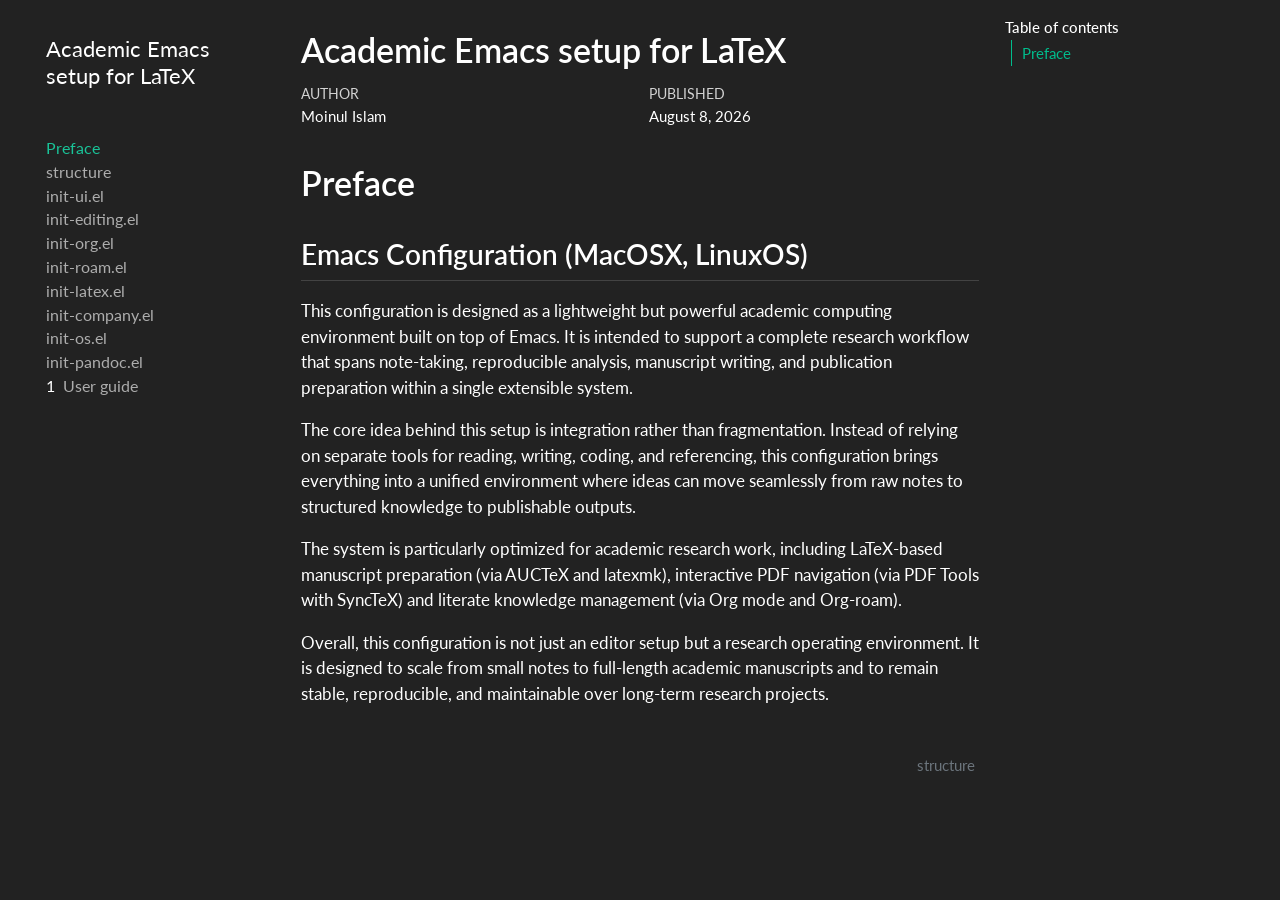
==== commit fceaed48: "1.2.5" ====
--- a/docs/index.html
+++ b/docs/index.html
@@ -172,6 +172,12 @@
   <div class="sidebar-item-container"> 
   <a href="./ch_10.html" class="sidebar-item-text sidebar-link">
  <span class="menu-text">init-pandoc.el</span></a>
+  </div>
+</li>
+        <li class="sidebar-item">
+  <div class="sidebar-item-container"> 
+  <a href="./ch_12.html" class="sidebar-item-text sidebar-link">
+ <span class="menu-text"><span class="chapter-number">1</span>&nbsp; <span class="chapter-title">User guide</span></span></a>
   </div>
 </li>
     </ul>
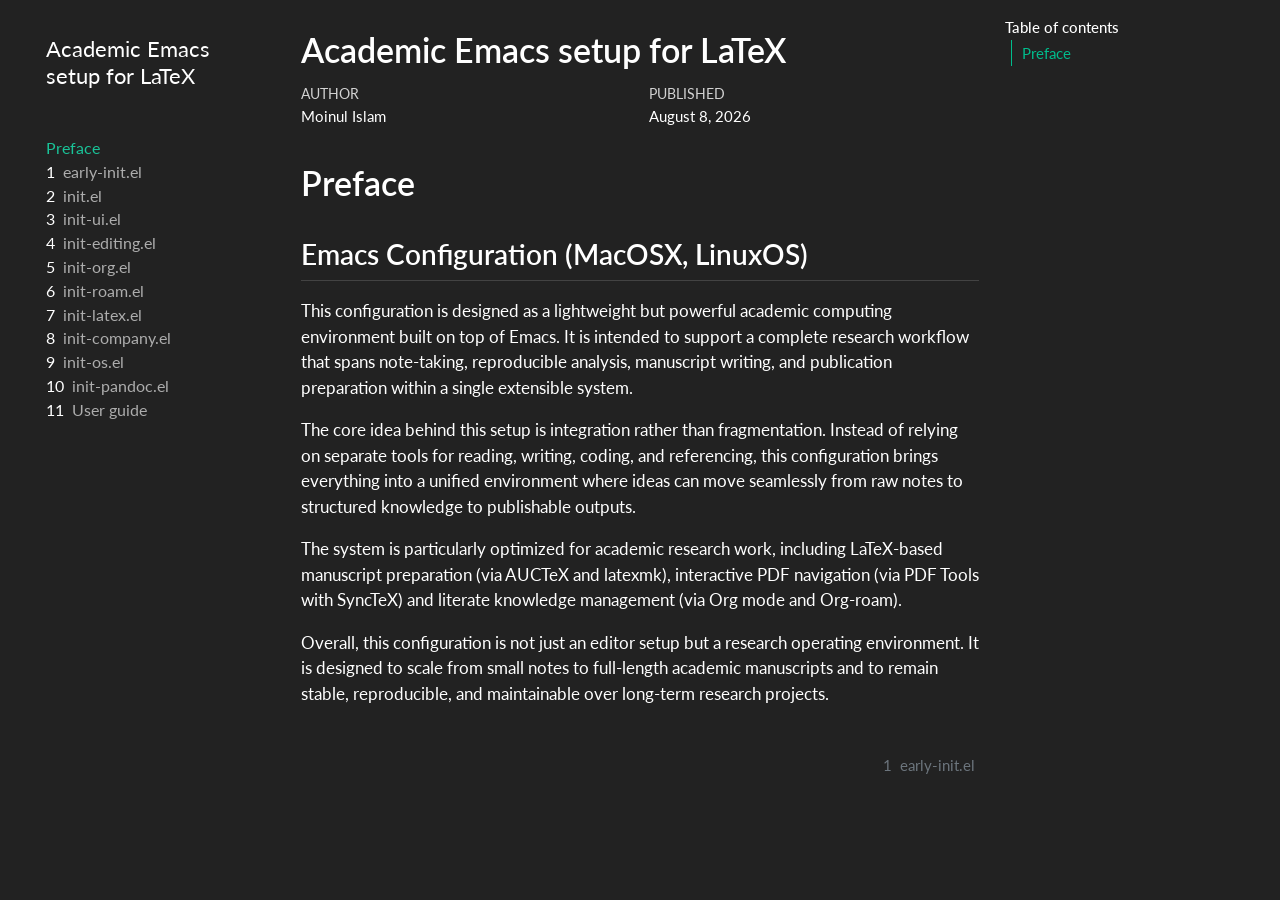
==== commit ccb5b457: "1.2.6" ====
--- a/docs/index.html
+++ b/docs/index.html
@@ -123,61 +123,67 @@
         <li class="sidebar-item">
   <div class="sidebar-item-container"> 
   <a href="./ch_1.html" class="sidebar-item-text sidebar-link">
- <span class="menu-text">structure</span></a>
+ <span class="menu-text"><span class="chapter-number">1</span>&nbsp; <span class="chapter-title">early-init.el</span></span></a>
+  </div>
+</li>
+        <li class="sidebar-item">
+  <div class="sidebar-item-container"> 
+  <a href="./ch_2.html" class="sidebar-item-text sidebar-link">
+ <span class="menu-text"><span class="chapter-number">2</span>&nbsp; <span class="chapter-title">init.el</span></span></a>
   </div>
 </li>
         <li class="sidebar-item">
   <div class="sidebar-item-container"> 
   <a href="./ch_3.html" class="sidebar-item-text sidebar-link">
- <span class="menu-text">init-ui.el</span></a>
+ <span class="menu-text"><span class="chapter-number">3</span>&nbsp; <span class="chapter-title">init-ui.el</span></span></a>
   </div>
 </li>
         <li class="sidebar-item">
   <div class="sidebar-item-container"> 
   <a href="./ch_4.html" class="sidebar-item-text sidebar-link">
- <span class="menu-text">init-editing.el</span></a>
+ <span class="menu-text"><span class="chapter-number">4</span>&nbsp; <span class="chapter-title">init-editing.el</span></span></a>
   </div>
 </li>
         <li class="sidebar-item">
   <div class="sidebar-item-container"> 
   <a href="./ch_5.html" class="sidebar-item-text sidebar-link">
- <span class="menu-text">init-org.el</span></a>
+ <span class="menu-text"><span class="chapter-number">5</span>&nbsp; <span class="chapter-title">init-org.el</span></span></a>
   </div>
 </li>
         <li class="sidebar-item">
   <div class="sidebar-item-container"> 
   <a href="./ch_6.html" class="sidebar-item-text sidebar-link">
- <span class="menu-text">init-roam.el</span></a>
+ <span class="menu-text"><span class="chapter-number">6</span>&nbsp; <span class="chapter-title">init-roam.el</span></span></a>
   </div>
 </li>
         <li class="sidebar-item">
   <div class="sidebar-item-container"> 
   <a href="./ch_7.html" class="sidebar-item-text sidebar-link">
- <span class="menu-text">init-latex.el</span></a>
+ <span class="menu-text"><span class="chapter-number">7</span>&nbsp; <span class="chapter-title">init-latex.el</span></span></a>
   </div>
 </li>
         <li class="sidebar-item">
   <div class="sidebar-item-container"> 
   <a href="./ch_8.html" class="sidebar-item-text sidebar-link">
- <span class="menu-text">init-company.el</span></a>
+ <span class="menu-text"><span class="chapter-number">8</span>&nbsp; <span class="chapter-title">init-company.el</span></span></a>
   </div>
 </li>
         <li class="sidebar-item">
   <div class="sidebar-item-container"> 
   <a href="./ch_9.html" class="sidebar-item-text sidebar-link">
- <span class="menu-text">init-os.el</span></a>
+ <span class="menu-text"><span class="chapter-number">9</span>&nbsp; <span class="chapter-title">init-os.el</span></span></a>
   </div>
 </li>
         <li class="sidebar-item">
   <div class="sidebar-item-container"> 
   <a href="./ch_10.html" class="sidebar-item-text sidebar-link">
- <span class="menu-text">init-pandoc.el</span></a>
+ <span class="menu-text"><span class="chapter-number">10</span>&nbsp; <span class="chapter-title">init-pandoc.el</span></span></a>
   </div>
 </li>
         <li class="sidebar-item">
   <div class="sidebar-item-container"> 
   <a href="./ch_12.html" class="sidebar-item-text sidebar-link">
- <span class="menu-text"><span class="chapter-number">1</span>&nbsp; <span class="chapter-title">User guide</span></span></a>
+ <span class="menu-text"><span class="chapter-number">11</span>&nbsp; <span class="chapter-title">User guide</span></span></a>
   </div>
 </li>
     </ul>
@@ -649,8 +655,8 @@
   <div class="nav-page nav-page-previous">
   </div>
   <div class="nav-page nav-page-next">
-      <a href="./ch_1.html" class="pagination-link" aria-label="structure">
-        <span class="nav-page-text">structure</span> <i class="bi bi-arrow-right-short"></i>
+      <a href="./ch_1.html" class="pagination-link" aria-label="early-init.el">
+        <span class="nav-page-text"><span class="chapter-number">1</span>&nbsp; <span class="chapter-title">early-init.el</span></span> <i class="bi bi-arrow-right-short"></i>
       </a>
   </div>
 </nav>
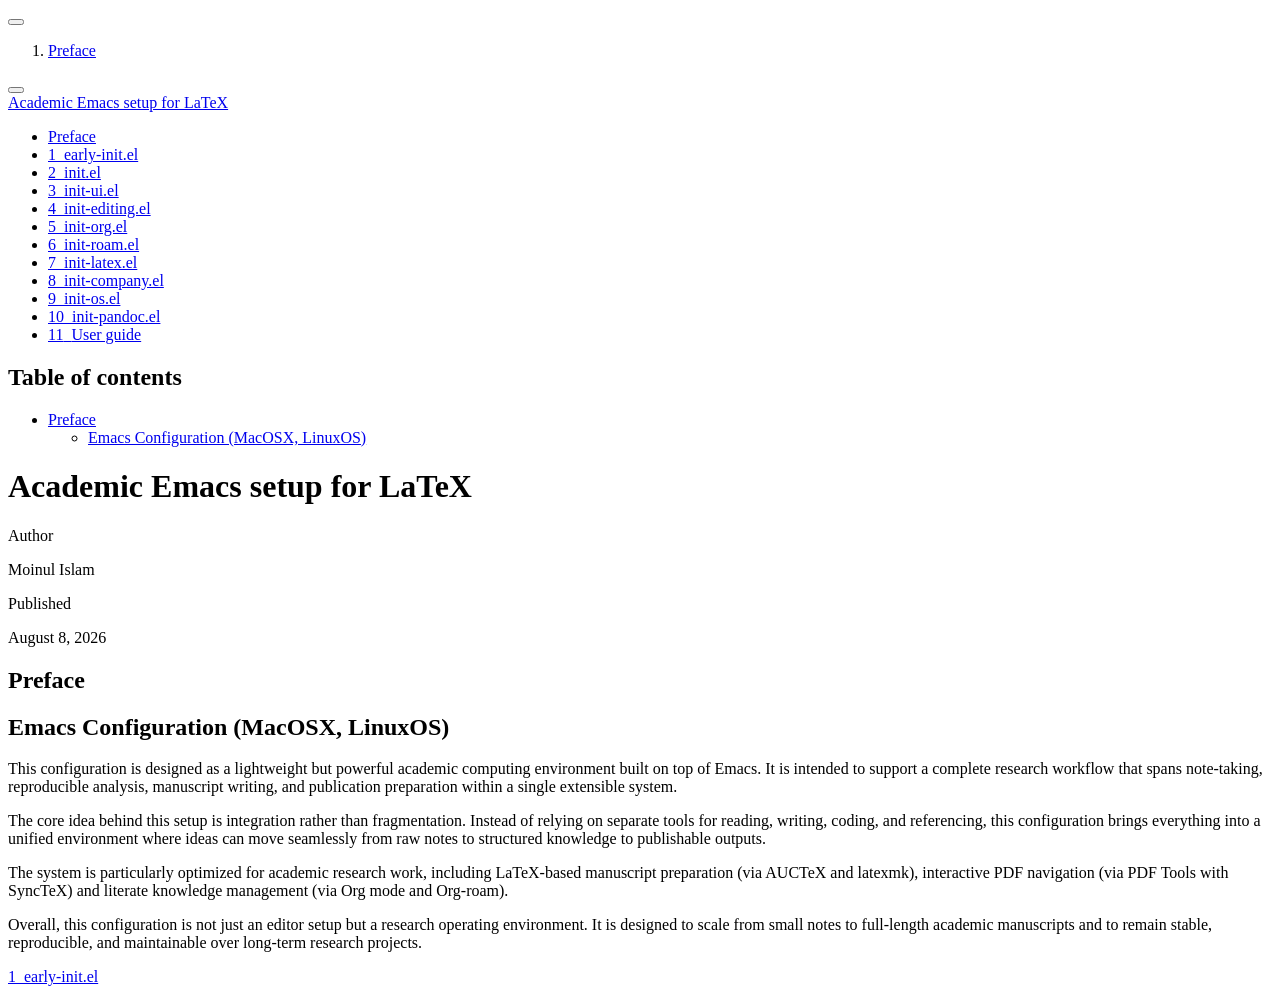
==== commit 5abbad03: "1.2.8" ====
--- a/docs/index.html
+++ b/docs/index.html
@@ -45,10 +45,10 @@
 <script src="site_libs/quarto-html/tippy.umd.min.js"></script>
 <script src="site_libs/quarto-html/anchor.min.js"></script>
 <link href="site_libs/quarto-html/tippy.css" rel="stylesheet">
-<link href="site_libs/quarto-html/quarto-syntax-highlighting-dark-b85bc7c33db8c58e0ec93c3465666fed.css" rel="stylesheet" id="quarto-text-highlighting-styles">
+<link href="site_libs/quarto-html/quarto-syntax-highlighting-64a204ab8560d761af7679ceaba22944.css" rel="stylesheet" id="quarto-text-highlighting-styles">
 <script src="site_libs/bootstrap/bootstrap.min.js"></script>
 <link href="site_libs/bootstrap/bootstrap-icons.css" rel="stylesheet">
-<link href="site_libs/bootstrap/bootstrap-06134808e052eff7d3c4d12651c5d254.min.css" rel="stylesheet" append-hash="true" id="quarto-bootstrap" data-mode="dark">
+<link href="site_libs/bootstrap/bootstrap-d3f7f8e73c8d287b30bcf59c2b563615.min.css" rel="stylesheet" append-hash="true" id="quarto-bootstrap" data-mode="light">
 <script id="quarto-search-options" type="application/json">{
   "location": "sidebar",
   "copy-button": false,
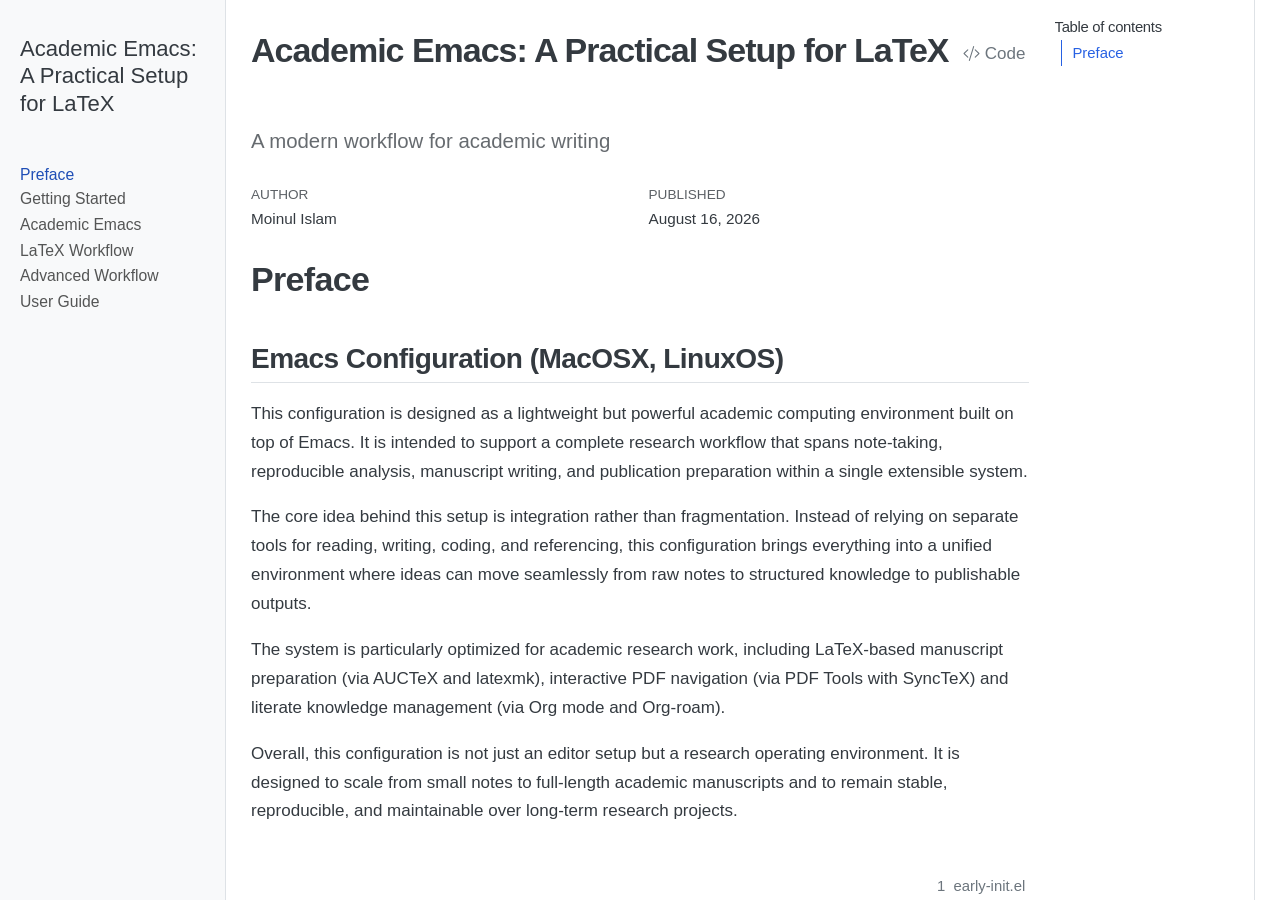
==== commit 988f7852: "1.2.1" ====
--- a/docs/index.html
+++ b/docs/index.html
@@ -7,9 +7,9 @@
 <meta name="viewport" content="width=device-width, initial-scale=1.0, user-scalable=yes">
 
 <meta name="author" content="Moinul Islam">
-<meta name="dcterms.date" content="2026-08-08">
-
-<title>Academic Emacs setup for LaTeX</title>
+<meta name="dcterms.date" content="2026-08-16">
+
+<title>Academic Emacs: A Practical Setup for LaTeX</title>
 <style>
 /* Default styles provided by pandoc.
 ** See https://pandoc.org/MANUAL.html#variables-for-html for config info.
@@ -28,6 +28,41 @@
   margin: 0 0.8em 0.2em -1em; /* quarto-specific, see https://github.com/quarto-dev/quarto-cli/issues/4556 */ 
   vertical-align: middle;
 }
+/* CSS for syntax highlighting */
+html { -webkit-text-size-adjust: 100%; }
+pre > code.sourceCode { white-space: pre; position: relative; }
+pre > code.sourceCode > span { display: inline-block; line-height: 1.25; }
+pre > code.sourceCode > span:empty { height: 1.2em; }
+.sourceCode { overflow: visible; }
+code.sourceCode > span { color: inherit; text-decoration: inherit; }
+div.sourceCode { margin: 1em 0; }
+pre.sourceCode { margin: 0; }
+@media screen {
+div.sourceCode { overflow: auto; }
+}
+@media print {
+pre > code.sourceCode { white-space: pre-wrap; }
+pre > code.sourceCode > span { text-indent: -5em; padding-left: 5em; }
+}
+pre.numberSource code
+  { counter-reset: source-line 0; }
+pre.numberSource code > span
+  { position: relative; left: -4em; counter-increment: source-line; }
+pre.numberSource code > span > a:first-child::before
+  { content: counter(source-line);
+    position: relative; left: -1em; text-align: right; vertical-align: baseline;
+    border: none; display: inline-block;
+    -webkit-touch-callout: none; -webkit-user-select: none;
+    -khtml-user-select: none; -moz-user-select: none;
+    -ms-user-select: none; user-select: none;
+    padding: 0 4px; width: 4em;
+  }
+pre.numberSource { margin-left: 3em;  padding-left: 4px; }
+div.sourceCode
+  {   }
+@media screen {
+pre > code.sourceCode > span > a:first-child::before { text-decoration: underline; }
+}
 </style>
 
 
@@ -45,10 +80,10 @@
 <script src="site_libs/quarto-html/tippy.umd.min.js"></script>
 <script src="site_libs/quarto-html/anchor.min.js"></script>
 <link href="site_libs/quarto-html/tippy.css" rel="stylesheet">
-<link href="site_libs/quarto-html/quarto-syntax-highlighting-64a204ab8560d761af7679ceaba22944.css" rel="stylesheet" id="quarto-text-highlighting-styles">
+<link href="site_libs/quarto-html/quarto-syntax-highlighting-5fd49111c67786fa9da7eec5f8b0b01d.css" rel="stylesheet" id="quarto-text-highlighting-styles">
 <script src="site_libs/bootstrap/bootstrap.min.js"></script>
 <link href="site_libs/bootstrap/bootstrap-icons.css" rel="stylesheet">
-<link href="site_libs/bootstrap/bootstrap-d3f7f8e73c8d287b30bcf59c2b563615.min.css" rel="stylesheet" append-hash="true" id="quarto-bootstrap" data-mode="light">
+<link href="site_libs/bootstrap/bootstrap-b0e0106738735ef34ecf9e4abbef9b57.min.css" rel="stylesheet" append-hash="true" id="quarto-bootstrap" data-mode="light">
 <script id="quarto-search-options" type="application/json">{
   "location": "sidebar",
   "copy-button": false,
@@ -76,11 +111,12 @@
     "search-label": "Search"
   }
 }</script>
+<style>html{ scroll-behavior: smooth; }</style>
 
 
 </head>
 
-<body class="nav-sidebar floating quarto-light">
+<body class="nav-sidebar docked quarto-light">
 
 <div id="quarto-search-results"></div>
   <header id="quarto-header" class="headroom fixed-top">
@@ -101,10 +137,10 @@
 <!-- content -->
 <div id="quarto-content" class="quarto-container page-columns page-rows-contents page-layout-article">
 <!-- sidebar -->
-  <nav id="quarto-sidebar" class="sidebar collapse collapse-horizontal quarto-sidebar-collapse-item sidebar-navigation floating overflow-auto">
+  <nav id="quarto-sidebar" class="sidebar collapse collapse-horizontal quarto-sidebar-collapse-item sidebar-navigation docked overflow-auto">
     <div class="pt-lg-2 mt-2 text-left sidebar-header">
     <div class="sidebar-title mb-0 py-0">
-      <a href="./">Academic Emacs setup for LaTeX</a> 
+      <a href="./">Academic Emacs: A Practical Setup for LaTeX</a> 
     </div>
       </div>
         <div class="mt-2 flex-shrink-0 align-items-center">
@@ -120,72 +156,127 @@
  <span class="menu-text">Preface</span></a>
   </div>
 </li>
-        <li class="sidebar-item">
+        <li class="sidebar-item sidebar-item-section">
+      <div class="sidebar-item-container"> 
+            <a class="sidebar-item-text sidebar-link text-start collapsed" data-bs-toggle="collapse" data-bs-target="#quarto-sidebar-section-1" role="navigation" aria-expanded="false">
+ <span class="menu-text">Getting Started</span></a>
+          <a class="sidebar-item-toggle text-start collapsed" data-bs-toggle="collapse" data-bs-target="#quarto-sidebar-section-1" role="navigation" aria-expanded="false" aria-label="Toggle section">
+            <i class="bi bi-chevron-right ms-2"></i>
+          </a> 
+      </div>
+      <ul id="quarto-sidebar-section-1" class="collapse list-unstyled sidebar-section depth1 ">  
+          <li class="sidebar-item">
   <div class="sidebar-item-container"> 
   <a href="./ch_1.html" class="sidebar-item-text sidebar-link">
  <span class="menu-text"><span class="chapter-number">1</span>&nbsp; <span class="chapter-title">early-init.el</span></span></a>
   </div>
 </li>
-        <li class="sidebar-item">
+          <li class="sidebar-item">
   <div class="sidebar-item-container"> 
   <a href="./ch_2.html" class="sidebar-item-text sidebar-link">
  <span class="menu-text"><span class="chapter-number">2</span>&nbsp; <span class="chapter-title">init.el</span></span></a>
   </div>
 </li>
-        <li class="sidebar-item">
+      </ul>
+  </li>
+        <li class="sidebar-item sidebar-item-section">
+      <div class="sidebar-item-container"> 
+            <a class="sidebar-item-text sidebar-link text-start collapsed" data-bs-toggle="collapse" data-bs-target="#quarto-sidebar-section-2" role="navigation" aria-expanded="false">
+ <span class="menu-text">Academic Emacs</span></a>
+          <a class="sidebar-item-toggle text-start collapsed" data-bs-toggle="collapse" data-bs-target="#quarto-sidebar-section-2" role="navigation" aria-expanded="false" aria-label="Toggle section">
+            <i class="bi bi-chevron-right ms-2"></i>
+          </a> 
+      </div>
+      <ul id="quarto-sidebar-section-2" class="collapse list-unstyled sidebar-section depth1 ">  
+          <li class="sidebar-item">
   <div class="sidebar-item-container"> 
   <a href="./ch_3.html" class="sidebar-item-text sidebar-link">
  <span class="menu-text"><span class="chapter-number">3</span>&nbsp; <span class="chapter-title">init-ui.el</span></span></a>
   </div>
 </li>
-        <li class="sidebar-item">
+          <li class="sidebar-item">
   <div class="sidebar-item-container"> 
   <a href="./ch_4.html" class="sidebar-item-text sidebar-link">
  <span class="menu-text"><span class="chapter-number">4</span>&nbsp; <span class="chapter-title">init-editing.el</span></span></a>
   </div>
 </li>
-        <li class="sidebar-item">
+          <li class="sidebar-item">
   <div class="sidebar-item-container"> 
   <a href="./ch_5.html" class="sidebar-item-text sidebar-link">
  <span class="menu-text"><span class="chapter-number">5</span>&nbsp; <span class="chapter-title">init-org.el</span></span></a>
   </div>
 </li>
-        <li class="sidebar-item">
+      </ul>
+  </li>
+        <li class="sidebar-item sidebar-item-section">
+      <div class="sidebar-item-container"> 
+            <a class="sidebar-item-text sidebar-link text-start collapsed" data-bs-toggle="collapse" data-bs-target="#quarto-sidebar-section-3" role="navigation" aria-expanded="false">
+ <span class="menu-text">LaTeX Workflow</span></a>
+          <a class="sidebar-item-toggle text-start collapsed" data-bs-toggle="collapse" data-bs-target="#quarto-sidebar-section-3" role="navigation" aria-expanded="false" aria-label="Toggle section">
+            <i class="bi bi-chevron-right ms-2"></i>
+          </a> 
+      </div>
+      <ul id="quarto-sidebar-section-3" class="collapse list-unstyled sidebar-section depth1 ">  
+          <li class="sidebar-item">
   <div class="sidebar-item-container"> 
   <a href="./ch_6.html" class="sidebar-item-text sidebar-link">
  <span class="menu-text"><span class="chapter-number">6</span>&nbsp; <span class="chapter-title">init-roam.el</span></span></a>
   </div>
 </li>
-        <li class="sidebar-item">
+          <li class="sidebar-item">
   <div class="sidebar-item-container"> 
   <a href="./ch_7.html" class="sidebar-item-text sidebar-link">
  <span class="menu-text"><span class="chapter-number">7</span>&nbsp; <span class="chapter-title">init-latex.el</span></span></a>
   </div>
 </li>
-        <li class="sidebar-item">
+          <li class="sidebar-item">
   <div class="sidebar-item-container"> 
   <a href="./ch_8.html" class="sidebar-item-text sidebar-link">
  <span class="menu-text"><span class="chapter-number">8</span>&nbsp; <span class="chapter-title">init-company.el</span></span></a>
   </div>
 </li>
-        <li class="sidebar-item">
+      </ul>
+  </li>
+        <li class="sidebar-item sidebar-item-section">
+      <div class="sidebar-item-container"> 
+            <a class="sidebar-item-text sidebar-link text-start collapsed" data-bs-toggle="collapse" data-bs-target="#quarto-sidebar-section-4" role="navigation" aria-expanded="false">
+ <span class="menu-text">Advanced Workflow</span></a>
+          <a class="sidebar-item-toggle text-start collapsed" data-bs-toggle="collapse" data-bs-target="#quarto-sidebar-section-4" role="navigation" aria-expanded="false" aria-label="Toggle section">
+            <i class="bi bi-chevron-right ms-2"></i>
+          </a> 
+      </div>
+      <ul id="quarto-sidebar-section-4" class="collapse list-unstyled sidebar-section depth1 ">  
+          <li class="sidebar-item">
   <div class="sidebar-item-container"> 
   <a href="./ch_9.html" class="sidebar-item-text sidebar-link">
  <span class="menu-text"><span class="chapter-number">9</span>&nbsp; <span class="chapter-title">init-os.el</span></span></a>
   </div>
 </li>
-        <li class="sidebar-item">
+          <li class="sidebar-item">
   <div class="sidebar-item-container"> 
   <a href="./ch_10.html" class="sidebar-item-text sidebar-link">
  <span class="menu-text"><span class="chapter-number">10</span>&nbsp; <span class="chapter-title">init-pandoc.el</span></span></a>
   </div>
 </li>
-        <li class="sidebar-item">
+      </ul>
+  </li>
+        <li class="sidebar-item sidebar-item-section">
+      <div class="sidebar-item-container"> 
+            <a class="sidebar-item-text sidebar-link text-start collapsed" data-bs-toggle="collapse" data-bs-target="#quarto-sidebar-section-5" role="navigation" aria-expanded="false">
+ <span class="menu-text">User Guide</span></a>
+          <a class="sidebar-item-toggle text-start collapsed" data-bs-toggle="collapse" data-bs-target="#quarto-sidebar-section-5" role="navigation" aria-expanded="false" aria-label="Toggle section">
+            <i class="bi bi-chevron-right ms-2"></i>
+          </a> 
+      </div>
+      <ul id="quarto-sidebar-section-5" class="collapse list-unstyled sidebar-section depth1 ">  
+          <li class="sidebar-item">
   <div class="sidebar-item-container"> 
   <a href="./ch_12.html" class="sidebar-item-text sidebar-link">
  <span class="menu-text"><span class="chapter-number">11</span>&nbsp; <span class="chapter-title">User guide</span></span></a>
   </div>
 </li>
+      </ul>
+  </li>
     </ul>
     </div>
 </nav>
@@ -208,7 +299,8 @@
 
 <header id="title-block-header" class="quarto-title-block default">
 <div class="quarto-title">
-<h1 class="title">Academic Emacs setup for LaTeX</h1>
+<div class="quarto-title-block"><div><h1 class="title">Academic Emacs: A Practical Setup for LaTeX</h1><button type="button" class="btn code-tools-button" id="quarto-code-tools-source"><i class="bi"></i> Code</button></div></div>
+<p class="subtitle lead">A modern workflow for academic writing</p>
 </div>
 
 
@@ -225,7 +317,7 @@
     <div>
     <div class="quarto-title-meta-heading">Published</div>
     <div class="quarto-title-meta-contents">
-      <p class="date">August 8, 2026</p>
+      <p class="date">August 16, 2026</p>
     </div>
   </div>
   
@@ -246,6 +338,8 @@
 <p>The system is particularly optimized for academic research work, including LaTeX-based manuscript preparation (via AUCTeX and latexmk), interactive PDF navigation (via PDF Tools with SyncTeX) and literate knowledge management (via Org mode and Org-roam).</p>
 <p>Overall, this configuration is not just an editor setup but a research operating environment. It is designed to scale from small notes to full-length academic manuscripts and to remain stable, reproducible, and maintainable over long-term research projects.</p>
 
+
+<!-- -->
 
 </section>
 </section>
@@ -322,6 +416,57 @@
       });
       clipboardModal.on('success', onCopySuccess);
     }
+    const viewSource = window.document.getElementById('quarto-view-source') ||
+                       window.document.getElementById('quarto-code-tools-source');
+    if (viewSource) {
+      const sourceUrl = viewSource.getAttribute("data-quarto-source-url");
+      viewSource.addEventListener("click", function(e) {
+        if (sourceUrl) {
+          // rstudio viewer pane
+          if (/\bcapabilities=\b/.test(window.location)) {
+            window.open(sourceUrl);
+          } else {
+            window.location.href = sourceUrl;
+          }
+        } else {
+          const modal = new bootstrap.Modal(document.getElementById('quarto-embedded-source-code-modal'));
+          modal.show();
+        }
+        return false;
+      });
+    }
+    function toggleCodeHandler(show) {
+      return function(e) {
+        const cellDetails = window.document.querySelectorAll(".cell details.code-fold");
+        for (let i=0; i<cellDetails.length; i++) {
+          const details = cellDetails[i];
+          if (show) {
+            details.open = true;
+          } else {
+            details.removeAttribute("open");
+          }
+        }
+        const cellCodeDivs = window.document.querySelectorAll(".cell div.sourceCode.cell-code");
+        const fromCls = show ? "hidden" : "unhidden";
+        const toCls = show ? "unhidden" : "hidden";
+        for (let i=0; i<cellCodeDivs.length; i++) {
+          const codeDiv = cellCodeDivs[i];
+          if (codeDiv.classList.contains(fromCls)) {
+            codeDiv.classList.remove(fromCls);
+            codeDiv.classList.add(toCls);
+          } 
+        }
+        return false;
+      }
+    }
+    const hideAllCode = window.document.getElementById("quarto-hide-all-code");
+    if (hideAllCode) {
+      hideAllCode.addEventListener("click", toggleCodeHandler(false));
+    }
+    const showAllCode = window.document.getElementById("quarto-show-all-code");
+    if (showAllCode) {
+      showAllCode.addEventListener("click", toggleCodeHandler(true));
+    }
       var localhostRegex = new RegExp(/^(?:http|https):\/\/localhost\:?[0-9]*\//);
       var mailtoRegex = new RegExp(/^mailto:/);
         var filterRegex = new RegExp('/' + window.location.host + '/');
@@ -338,6 +483,11 @@
           if (link.dataset.originalHref !== undefined) {
             link.href = link.dataset.originalHref;
           }
+            // target, if specified
+            link.setAttribute("target", "_blank");
+            if (link.getAttribute("rel") === null) {
+              link.setAttribute("rel", "noopener");
+            }
         }
       }
     function tippyHover(el, contentFn, onTriggerFn, onUntriggerFn) {
@@ -659,10 +809,23 @@
         <span class="nav-page-text"><span class="chapter-number">1</span>&nbsp; <span class="chapter-title">early-init.el</span></span> <i class="bi bi-arrow-right-short"></i>
       </a>
   </div>
-</nav>
+</nav><div class="modal fade" id="quarto-embedded-source-code-modal" tabindex="-1" aria-labelledby="quarto-embedded-source-code-modal-label" aria-hidden="true"><div class="modal-dialog modal-dialog-scrollable"><div class="modal-content"><div class="modal-header"><h5 class="modal-title" id="quarto-embedded-source-code-modal-label">Source Code</h5><button class="btn-close" data-bs-dismiss="modal"></button></div><div class="modal-body"><div class="">
+<div class="code-copy-outer-scaffold"><div class="sourceCode" id="cb1" data-shortcodes="false"><pre class="sourceCode markdown code-with-copy"><code class="sourceCode markdown"><span id="cb1-1"><a href="#cb1-1" aria-hidden="true" tabindex="-1"></a><span class="fu"># Preface {.unnumbered}</span></span>
+<span id="cb1-2"><a href="#cb1-2" aria-hidden="true" tabindex="-1"></a></span>
+<span id="cb1-3"><a href="#cb1-3" aria-hidden="true" tabindex="-1"></a><span class="fu">## Emacs Configuration (MacOSX, LinuxOS)</span></span>
+<span id="cb1-4"><a href="#cb1-4" aria-hidden="true" tabindex="-1"></a></span>
+<span id="cb1-5"><a href="#cb1-5" aria-hidden="true" tabindex="-1"></a>This configuration is designed as a lightweight but powerful academic computing environment built on top of Emacs. It is intended to support a complete research workflow that spans note-taking, reproducible analysis, manuscript writing, and publication preparation within a single extensible system.</span>
+<span id="cb1-6"><a href="#cb1-6" aria-hidden="true" tabindex="-1"></a></span>
+<span id="cb1-7"><a href="#cb1-7" aria-hidden="true" tabindex="-1"></a>The core idea behind this setup is integration rather than fragmentation. Instead of relying on separate tools for reading, writing, coding, and referencing, this configuration brings everything into a unified environment where ideas can move seamlessly from raw notes to structured knowledge to publishable outputs.</span>
+<span id="cb1-8"><a href="#cb1-8" aria-hidden="true" tabindex="-1"></a></span>
+<span id="cb1-9"><a href="#cb1-9" aria-hidden="true" tabindex="-1"></a>The system is particularly optimized for academic research work, including LaTeX-based manuscript preparation (via AUCTeX and latexmk), interactive PDF navigation (via PDF Tools with SyncTeX) and literate knowledge management (via Org mode and Org-roam).</span>
+<span id="cb1-10"><a href="#cb1-10" aria-hidden="true" tabindex="-1"></a></span>
+<span id="cb1-11"><a href="#cb1-11" aria-hidden="true" tabindex="-1"></a>Overall, this configuration is not just an editor setup but a research operating environment. It is designed to scale from small notes to full-length academic manuscripts and to remain stable, reproducible, and maintainable over long-term research projects.</span></code></pre></div><button title="Copy to Clipboard" class="code-copy-button" data-in-quarto-modal=""><i class="bi"></i></button></div>
+</div></div></div></div></div>
 </div> <!-- /content -->
 
 
 
 
+<script src="site_libs/quarto-html/zenscroll-min.js"></script>
 </body></html>
--- a/docs/site_libs/quarto-html/quarto-syntax-highlighting-5fd49111c67786fa9da7eec5f8b0b01d.css
+++ b/docs/site_libs/quarto-html/quarto-syntax-highlighting-5fd49111c67786fa9da7eec5f8b0b01d.css
@@ -0,0 +1,236 @@
+/* quarto syntax highlight colors */
+:root {
+  --quarto-hl-ot-color: #003B4F;
+  --quarto-hl-at-color: #657422;
+  --quarto-hl-ss-color: #20794D;
+  --quarto-hl-an-color: #5E5E5E;
+  --quarto-hl-fu-color: #4758AB;
+  --quarto-hl-st-color: #20794D;
+  --quarto-hl-cf-color: #003B4F;
+  --quarto-hl-op-color: #5E5E5E;
+  --quarto-hl-er-color: #AD0000;
+  --quarto-hl-bn-color: #AD0000;
+  --quarto-hl-al-color: #AD0000;
+  --quarto-hl-va-color: #111111;
+  --quarto-hl-bu-color: inherit;
+  --quarto-hl-ex-color: inherit;
+  --quarto-hl-pp-color: #AD0000;
+  --quarto-hl-in-color: #5E5E5E;
+  --quarto-hl-vs-color: #20794D;
+  --quarto-hl-wa-color: #5E5E5E;
+  --quarto-hl-do-color: #5E5E5E;
+  --quarto-hl-im-color: #00769E;
+  --quarto-hl-ch-color: #20794D;
+  --quarto-hl-dt-color: #AD0000;
+  --quarto-hl-fl-color: #AD0000;
+  --quarto-hl-co-color: #5E5E5E;
+  --quarto-hl-cv-color: #5E5E5E;
+  --quarto-hl-cn-color: #8f5902;
+  --quarto-hl-sc-color: #5E5E5E;
+  --quarto-hl-dv-color: #AD0000;
+  --quarto-hl-kw-color: #003B4F;
+}
+
+/* other quarto variables */
+:root {
+  --quarto-font-monospace: "JetBrains Mono", "SFMono-Regular", Consolas, monospace;
+}
+
+/* syntax highlight based on Pandoc's rules */
+pre > code.sourceCode > span {
+  color: #003B4F;
+}
+
+code.sourceCode > span {
+  color: #003B4F;
+}
+
+div.sourceCode,
+div.sourceCode pre.sourceCode {
+  color: #003B4F;
+}
+
+/* Normal */
+code span {
+  color: #003B4F;
+}
+
+/* Alert */
+code span.al {
+  color: #AD0000;
+  font-style: inherit;
+}
+
+/* Annotation */
+code span.an {
+  color: #5E5E5E;
+  font-style: inherit;
+}
+
+/* Attribute */
+code span.at {
+  color: #657422;
+  font-style: inherit;
+}
+
+/* BaseN */
+code span.bn {
+  color: #AD0000;
+  font-style: inherit;
+}
+
+/* BuiltIn */
+code span.bu {
+  font-style: inherit;
+}
+
+/* ControlFlow */
+code span.cf {
+  color: #003B4F;
+  font-weight: bold;
+  font-style: inherit;
+}
+
+/* Char */
+code span.ch {
+  color: #20794D;
+  font-style: inherit;
+}
+
+/* Constant */
+code span.cn {
+  color: #8f5902;
+  font-style: inherit;
+}
+
+/* Comment */
+code span.co {
+  color: #5E5E5E;
+  font-style: inherit;
+}
+
+/* CommentVar */
+code span.cv {
+  color: #5E5E5E;
+  font-style: italic;
+}
+
+/* Documentation */
+code span.do {
+  color: #5E5E5E;
+  font-style: italic;
+}
+
+/* DataType */
+code span.dt {
+  color: #AD0000;
+  font-style: inherit;
+}
+
+/* DecVal */
+code span.dv {
+  color: #AD0000;
+  font-style: inherit;
+}
+
+/* Error */
+code span.er {
+  color: #AD0000;
+  font-style: inherit;
+}
+
+/* Extension */
+code span.ex {
+  font-style: inherit;
+}
+
+/* Float */
+code span.fl {
+  color: #AD0000;
+  font-style: inherit;
+}
+
+/* Function */
+code span.fu {
+  color: #4758AB;
+  font-style: inherit;
+}
+
+/* Import */
+code span.im {
+  color: #00769E;
+  font-style: inherit;
+}
+
+/* Information */
+code span.in {
+  color: #5E5E5E;
+  font-style: inherit;
+}
+
+/* Keyword */
+code span.kw {
+  color: #003B4F;
+  font-weight: bold;
+  font-style: inherit;
+}
+
+/* Operator */
+code span.op {
+  color: #5E5E5E;
+  font-style: inherit;
+}
+
+/* Other */
+code span.ot {
+  color: #003B4F;
+  font-style: inherit;
+}
+
+/* Preprocessor */
+code span.pp {
+  color: #AD0000;
+  font-style: inherit;
+}
+
+/* SpecialChar */
+code span.sc {
+  color: #5E5E5E;
+  font-style: inherit;
+}
+
+/* SpecialString */
+code span.ss {
+  color: #20794D;
+  font-style: inherit;
+}
+
+/* String */
+code span.st {
+  color: #20794D;
+  font-style: inherit;
+}
+
+/* Variable */
+code span.va {
+  color: #111111;
+  font-style: inherit;
+}
+
+/* VerbatimString */
+code span.vs {
+  color: #20794D;
+  font-style: inherit;
+}
+
+/* Warning */
+code span.wa {
+  color: #5E5E5E;
+  font-style: italic;
+}
+
+.prevent-inlining {
+  content: "</";
+}
+
+/*# sourceMappingURL=83472b6c0b84ef38190e375d4fc387d7.css.map */
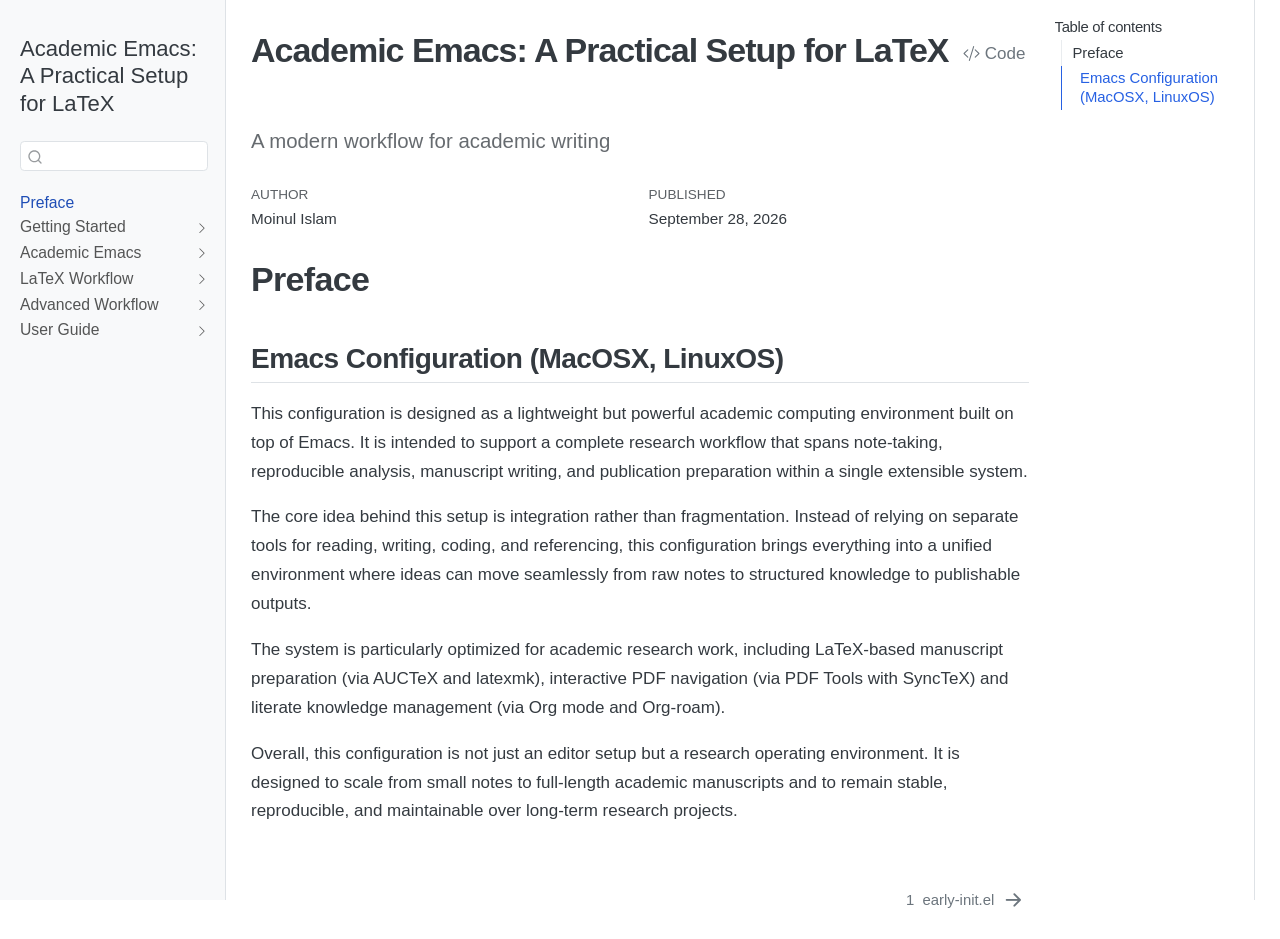
==== commit b8a32cc7: "1.3.4" ====
--- a/docs/index.html
+++ b/docs/index.html
@@ -2,25 +2,19 @@
 <html xmlns="http://www.w3.org/1999/xhtml" lang="en" xml:lang="en"><head>
 
 <meta charset="utf-8">
-<meta name="generator" content="quarto-1.10.18">
+<meta name="generator" content="quarto-1.6.42">
 
 <meta name="viewport" content="width=device-width, initial-scale=1.0, user-scalable=yes">
 
 <meta name="author" content="Moinul Islam">
-<meta name="dcterms.date" content="2026-08-16">
+<meta name="dcterms.date" content="2026-09-28">
 
 <title>Academic Emacs: A Practical Setup for LaTeX</title>
 <style>
-/* Default styles provided by pandoc.
-** See https://pandoc.org/MANUAL.html#variables-for-html for config info.
-*/
+code{white-space: pre-wrap;}
 span.smallcaps{font-variant: small-caps;}
-div.columns{display: flex; gap: 1.5em;}
-div.column{flex: auto;}
-@media screen {
-div.columns{gap: min(4vw, 1.5em);}
-div.column{overflow-x: auto;}
-}
+div.columns{display: flex; gap: min(4vw, 1.5em);}
+div.column{flex: auto; overflow-x: auto;}
 div.hanging-indent{margin-left: 1.5em; text-indent: -1.5em;}
 ul.task-list{list-style: none;}
 ul.task-list li input[type="checkbox"] {
@@ -29,9 +23,8 @@
   vertical-align: middle;
 }
 /* CSS for syntax highlighting */
-html { -webkit-text-size-adjust: 100%; }
 pre > code.sourceCode { white-space: pre; position: relative; }
-pre > code.sourceCode > span { display: inline-block; line-height: 1.25; }
+pre > code.sourceCode > span { line-height: 1.25; }
 pre > code.sourceCode > span:empty { height: 1.2em; }
 .sourceCode { overflow: visible; }
 code.sourceCode > span { color: inherit; text-decoration: inherit; }
@@ -42,7 +35,7 @@
 }
 @media print {
 pre > code.sourceCode { white-space: pre-wrap; }
-pre > code.sourceCode > span { text-indent: -5em; padding-left: 5em; }
+pre > code.sourceCode > span { display: inline-block; text-indent: -5em; padding-left: 5em; }
 }
 pre.numberSource code
   { counter-reset: source-line 0; }
@@ -74,16 +67,15 @@
 <script src="site_libs/quarto-search/quarto-search.js"></script>
 <meta name="quarto:offset" content="./">
 <link href="./ch_1.html" rel="next">
-<script src="site_libs/quarto-html/quarto.js" type="module"></script>
-<script src="site_libs/quarto-html/tabsets/tabsets.js" type="module"></script>
+<script src="site_libs/quarto-html/quarto.js"></script>
 <script src="site_libs/quarto-html/popper.min.js"></script>
 <script src="site_libs/quarto-html/tippy.umd.min.js"></script>
 <script src="site_libs/quarto-html/anchor.min.js"></script>
 <link href="site_libs/quarto-html/tippy.css" rel="stylesheet">
-<link href="site_libs/quarto-html/quarto-syntax-highlighting-5fd49111c67786fa9da7eec5f8b0b01d.css" rel="stylesheet" id="quarto-text-highlighting-styles">
+<link href="site_libs/quarto-html/quarto-syntax-highlighting-2b0fcf694e104dbf30f8395c5f3bbea7.css" rel="stylesheet" id="quarto-text-highlighting-styles">
 <script src="site_libs/bootstrap/bootstrap.min.js"></script>
 <link href="site_libs/bootstrap/bootstrap-icons.css" rel="stylesheet">
-<link href="site_libs/bootstrap/bootstrap-b0e0106738735ef34ecf9e4abbef9b57.min.css" rel="stylesheet" append-hash="true" id="quarto-bootstrap" data-mode="light">
+<link href="site_libs/bootstrap/bootstrap-b01fa6fa33d2d33b8c4d24323d99aa71.min.css" rel="stylesheet" append-hash="true" id="quarto-bootstrap" data-mode="light">
 <script id="quarto-search-options" type="application/json">{
   "location": "sidebar",
   "copy-button": false,
@@ -116,7 +108,7 @@
 
 </head>
 
-<body class="nav-sidebar docked quarto-light">
+<body class="nav-sidebar docked">
 
 <div id="quarto-search-results"></div>
   <header id="quarto-header" class="headroom fixed-top">
@@ -317,7 +309,7 @@
     <div>
     <div class="quarto-title-meta-heading">Published</div>
     <div class="quarto-title-meta-contents">
-      <p class="date">August 16, 2026</p>
+      <p class="date">September 28, 2026</p>
     </div>
   </div>
   
@@ -346,299 +338,292 @@
 
 </main> <!-- /main -->
 <script id="quarto-html-after-body" type="application/javascript">
-  window.document.addEventListener("DOMContentLoaded", function (event) {
-    const icon = "";
-    const anchorJS = new window.AnchorJS();
-    anchorJS.options = {
-      placement: 'right',
-      icon: icon
-    };
-    anchorJS.add('.anchored');
-    const isCodeAnnotation = (el) => {
-      for (const clz of el.classList) {
-        if (clz.startsWith('code-annotation-')) {                     
-          return true;
-        }
-      }
-      return false;
-    }
-    const onCopySuccess = function(e) {
-      // button target
-      const button = e.trigger;
-      // don't keep focus
-      button.blur();
-      // flash "checked"
-      button.classList.add('code-copy-button-checked');
-      var currentTitle = button.getAttribute("title");
-      button.setAttribute("title", "Copied!");
-      let tooltip;
-      if (window.bootstrap) {
-        button.setAttribute("data-bs-toggle", "tooltip");
-        button.setAttribute("data-bs-placement", "left");
-        button.setAttribute("data-bs-title", "Copied!");
-        tooltip = new bootstrap.Tooltip(button, 
-          { trigger: "manual", 
-            customClass: "code-copy-button-tooltip",
-            offset: [0, -8]});
-        tooltip.show();    
-      }
-      setTimeout(function() {
-        if (tooltip) {
-          tooltip.hide();
-          button.removeAttribute("data-bs-title");
-          button.removeAttribute("data-bs-toggle");
-          button.removeAttribute("data-bs-placement");
-        }
-        button.setAttribute("title", currentTitle);
-        button.classList.remove('code-copy-button-checked');
-      }, 1000);
-      // clear code selection
-      e.clearSelection();
-    }
-    const getTextToCopy = function(trigger) {
-      const outerScaffold = trigger.parentElement.cloneNode(true);
-      const codeEl = outerScaffold.querySelector('code');
+window.document.addEventListener("DOMContentLoaded", function (event) {
+  const toggleBodyColorMode = (bsSheetEl) => {
+    const mode = bsSheetEl.getAttribute("data-mode");
+    const bodyEl = window.document.querySelector("body");
+    if (mode === "dark") {
+      bodyEl.classList.add("quarto-dark");
+      bodyEl.classList.remove("quarto-light");
+    } else {
+      bodyEl.classList.add("quarto-light");
+      bodyEl.classList.remove("quarto-dark");
+    }
+  }
+  const toggleBodyColorPrimary = () => {
+    const bsSheetEl = window.document.querySelector("link#quarto-bootstrap");
+    if (bsSheetEl) {
+      toggleBodyColorMode(bsSheetEl);
+    }
+  }
+  toggleBodyColorPrimary();  
+  const icon = "";
+  const anchorJS = new window.AnchorJS();
+  anchorJS.options = {
+    placement: 'right',
+    icon: icon
+  };
+  anchorJS.add('.anchored');
+  const isCodeAnnotation = (el) => {
+    for (const clz of el.classList) {
+      if (clz.startsWith('code-annotation-')) {                     
+        return true;
+      }
+    }
+    return false;
+  }
+  const onCopySuccess = function(e) {
+    // button target
+    const button = e.trigger;
+    // don't keep focus
+    button.blur();
+    // flash "checked"
+    button.classList.add('code-copy-button-checked');
+    var currentTitle = button.getAttribute("title");
+    button.setAttribute("title", "Copied!");
+    let tooltip;
+    if (window.bootstrap) {
+      button.setAttribute("data-bs-toggle", "tooltip");
+      button.setAttribute("data-bs-placement", "left");
+      button.setAttribute("data-bs-title", "Copied!");
+      tooltip = new bootstrap.Tooltip(button, 
+        { trigger: "manual", 
+          customClass: "code-copy-button-tooltip",
+          offset: [0, -8]});
+      tooltip.show();    
+    }
+    setTimeout(function() {
+      if (tooltip) {
+        tooltip.hide();
+        button.removeAttribute("data-bs-title");
+        button.removeAttribute("data-bs-toggle");
+        button.removeAttribute("data-bs-placement");
+      }
+      button.setAttribute("title", currentTitle);
+      button.classList.remove('code-copy-button-checked');
+    }, 1000);
+    // clear code selection
+    e.clearSelection();
+  }
+  const getTextToCopy = function(trigger) {
+      const codeEl = trigger.previousElementSibling.cloneNode(true);
       for (const childEl of codeEl.children) {
         if (isCodeAnnotation(childEl)) {
           childEl.remove();
         }
       }
       return codeEl.innerText;
-    }
-    const clipboard = new window.ClipboardJS('.code-copy-button:not([data-in-quarto-modal])', {
-      text: getTextToCopy
+  }
+  const clipboard = new window.ClipboardJS('.code-copy-button:not([data-in-quarto-modal])', {
+    text: getTextToCopy
+  });
+  clipboard.on('success', onCopySuccess);
+  if (window.document.getElementById('quarto-embedded-source-code-modal')) {
+    const clipboardModal = new window.ClipboardJS('.code-copy-button[data-in-quarto-modal]', {
+      text: getTextToCopy,
+      container: window.document.getElementById('quarto-embedded-source-code-modal')
     });
-    clipboard.on('success', onCopySuccess);
-    if (window.document.getElementById('quarto-embedded-source-code-modal')) {
-      const clipboardModal = new window.ClipboardJS('.code-copy-button[data-in-quarto-modal]', {
-        text: getTextToCopy,
-        container: window.document.getElementById('quarto-embedded-source-code-modal')
-      });
-      clipboardModal.on('success', onCopySuccess);
-    }
-    const viewSource = window.document.getElementById('quarto-view-source') ||
-                       window.document.getElementById('quarto-code-tools-source');
-    if (viewSource) {
-      const sourceUrl = viewSource.getAttribute("data-quarto-source-url");
-      viewSource.addEventListener("click", function(e) {
-        if (sourceUrl) {
-          // rstudio viewer pane
-          if (/\bcapabilities=\b/.test(window.location)) {
-            window.open(sourceUrl);
+    clipboardModal.on('success', onCopySuccess);
+  }
+  const viewSource = window.document.getElementById('quarto-view-source') ||
+                     window.document.getElementById('quarto-code-tools-source');
+  if (viewSource) {
+    const sourceUrl = viewSource.getAttribute("data-quarto-source-url");
+    viewSource.addEventListener("click", function(e) {
+      if (sourceUrl) {
+        // rstudio viewer pane
+        if (/\bcapabilities=\b/.test(window.location)) {
+          window.open(sourceUrl);
+        } else {
+          window.location.href = sourceUrl;
+        }
+      } else {
+        const modal = new bootstrap.Modal(document.getElementById('quarto-embedded-source-code-modal'));
+        modal.show();
+      }
+      return false;
+    });
+  }
+  function toggleCodeHandler(show) {
+    return function(e) {
+      const detailsSrc = window.document.querySelectorAll(".cell > details > .sourceCode");
+      for (let i=0; i<detailsSrc.length; i++) {
+        const details = detailsSrc[i].parentElement;
+        if (show) {
+          details.open = true;
+        } else {
+          details.removeAttribute("open");
+        }
+      }
+      const cellCodeDivs = window.document.querySelectorAll(".cell > .sourceCode");
+      const fromCls = show ? "hidden" : "unhidden";
+      const toCls = show ? "unhidden" : "hidden";
+      for (let i=0; i<cellCodeDivs.length; i++) {
+        const codeDiv = cellCodeDivs[i];
+        if (codeDiv.classList.contains(fromCls)) {
+          codeDiv.classList.remove(fromCls);
+          codeDiv.classList.add(toCls);
+        } 
+      }
+      return false;
+    }
+  }
+  const hideAllCode = window.document.getElementById("quarto-hide-all-code");
+  if (hideAllCode) {
+    hideAllCode.addEventListener("click", toggleCodeHandler(false));
+  }
+  const showAllCode = window.document.getElementById("quarto-show-all-code");
+  if (showAllCode) {
+    showAllCode.addEventListener("click", toggleCodeHandler(true));
+  }
+    var localhostRegex = new RegExp(/^(?:http|https):\/\/localhost\:?[0-9]*\//);
+    var mailtoRegex = new RegExp(/^mailto:/);
+      var filterRegex = new RegExp('/' + window.location.host + '/');
+    var isInternal = (href) => {
+        return filterRegex.test(href) || localhostRegex.test(href) || mailtoRegex.test(href);
+    }
+    // Inspect non-navigation links and adorn them if external
+ 	var links = window.document.querySelectorAll('a[href]:not(.nav-link):not(.navbar-brand):not(.toc-action):not(.sidebar-link):not(.sidebar-item-toggle):not(.pagination-link):not(.no-external):not([aria-hidden]):not(.dropdown-item):not(.quarto-navigation-tool):not(.about-link)');
+    for (var i=0; i<links.length; i++) {
+      const link = links[i];
+      if (!isInternal(link.href)) {
+        // undo the damage that might have been done by quarto-nav.js in the case of
+        // links that we want to consider external
+        if (link.dataset.originalHref !== undefined) {
+          link.href = link.dataset.originalHref;
+        }
+          // target, if specified
+          link.setAttribute("target", "_blank");
+          if (link.getAttribute("rel") === null) {
+            link.setAttribute("rel", "noopener");
+          }
+      }
+    }
+  function tippyHover(el, contentFn, onTriggerFn, onUntriggerFn) {
+    const config = {
+      allowHTML: true,
+      maxWidth: 500,
+      delay: 100,
+      arrow: false,
+      appendTo: function(el) {
+          return el.parentElement;
+      },
+      interactive: true,
+      interactiveBorder: 10,
+      theme: 'quarto',
+      placement: 'bottom-start',
+    };
+    if (contentFn) {
+      config.content = contentFn;
+    }
+    if (onTriggerFn) {
+      config.onTrigger = onTriggerFn;
+    }
+    if (onUntriggerFn) {
+      config.onUntrigger = onUntriggerFn;
+    }
+    window.tippy(el, config); 
+  }
+  const noterefs = window.document.querySelectorAll('a[role="doc-noteref"]');
+  for (var i=0; i<noterefs.length; i++) {
+    const ref = noterefs[i];
+    tippyHover(ref, function() {
+      // use id or data attribute instead here
+      let href = ref.getAttribute('data-footnote-href') || ref.getAttribute('href');
+      try { href = new URL(href).hash; } catch {}
+      const id = href.replace(/^#\/?/, "");
+      const note = window.document.getElementById(id);
+      if (note) {
+        return note.innerHTML;
+      } else {
+        return "";
+      }
+    });
+  }
+  const xrefs = window.document.querySelectorAll('a.quarto-xref');
+  const processXRef = (id, note) => {
+    // Strip column container classes
+    const stripColumnClz = (el) => {
+      el.classList.remove("page-full", "page-columns");
+      if (el.children) {
+        for (const child of el.children) {
+          stripColumnClz(child);
+        }
+      }
+    }
+    stripColumnClz(note)
+    if (id === null || id.startsWith('sec-')) {
+      // Special case sections, only their first couple elements
+      const container = document.createElement("div");
+      if (note.children && note.children.length > 2) {
+        container.appendChild(note.children[0].cloneNode(true));
+        for (let i = 1; i < note.children.length; i++) {
+          const child = note.children[i];
+          if (child.tagName === "P" && child.innerText === "") {
+            continue;
           } else {
-            window.location.href = sourceUrl;
+            container.appendChild(child.cloneNode(true));
+            break;
+          }
+        }
+        if (window.Quarto?.typesetMath) {
+          window.Quarto.typesetMath(container);
+        }
+        return container.innerHTML
+      } else {
+        if (window.Quarto?.typesetMath) {
+          window.Quarto.typesetMath(note);
+        }
+        return note.innerHTML;
+      }
+    } else {
+      // Remove any anchor links if they are present
+      const anchorLink = note.querySelector('a.anchorjs-link');
+      if (anchorLink) {
+        anchorLink.remove();
+      }
+      if (window.Quarto?.typesetMath) {
+        window.Quarto.typesetMath(note);
+      }
+      if (note.classList.contains("callout")) {
+        return note.outerHTML;
+      } else {
+        return note.innerHTML;
+      }
+    }
+  }
+  for (var i=0; i<xrefs.length; i++) {
+    const xref = xrefs[i];
+    tippyHover(xref, undefined, function(instance) {
+      instance.disable();
+      let url = xref.getAttribute('href');
+      let hash = undefined; 
+      if (url.startsWith('#')) {
+        hash = url;
+      } else {
+        try { hash = new URL(url).hash; } catch {}
+      }
+      if (hash) {
+        const id = hash.replace(/^#\/?/, "");
+        const note = window.document.getElementById(id);
+        if (note !== null) {
+          try {
+            const html = processXRef(id, note.cloneNode(true));
+            instance.setContent(html);
+          } finally {
+            instance.enable();
+            instance.show();
           }
         } else {
-          const modal = new bootstrap.Modal(document.getElementById('quarto-embedded-source-code-modal'));
-          modal.show();
-        }
-        return false;
-      });
-    }
-    function toggleCodeHandler(show) {
-      return function(e) {
-        const cellDetails = window.document.querySelectorAll(".cell details.code-fold");
-        for (let i=0; i<cellDetails.length; i++) {
-          const details = cellDetails[i];
-          if (show) {
-            details.open = true;
-          } else {
-            details.removeAttribute("open");
-          }
-        }
-        const cellCodeDivs = window.document.querySelectorAll(".cell div.sourceCode.cell-code");
-        const fromCls = show ? "hidden" : "unhidden";
-        const toCls = show ? "unhidden" : "hidden";
-        for (let i=0; i<cellCodeDivs.length; i++) {
-          const codeDiv = cellCodeDivs[i];
-          if (codeDiv.classList.contains(fromCls)) {
-            codeDiv.classList.remove(fromCls);
-            codeDiv.classList.add(toCls);
-          } 
-        }
-        return false;
-      }
-    }
-    const hideAllCode = window.document.getElementById("quarto-hide-all-code");
-    if (hideAllCode) {
-      hideAllCode.addEventListener("click", toggleCodeHandler(false));
-    }
-    const showAllCode = window.document.getElementById("quarto-show-all-code");
-    if (showAllCode) {
-      showAllCode.addEventListener("click", toggleCodeHandler(true));
-    }
-      var localhostRegex = new RegExp(/^(?:http|https):\/\/localhost\:?[0-9]*\//);
-      var mailtoRegex = new RegExp(/^mailto:/);
-        var filterRegex = new RegExp('/' + window.location.host + '/');
-      var isInternal = (href) => {
-          return filterRegex.test(href) || localhostRegex.test(href) || mailtoRegex.test(href);
-      }
-      // Inspect non-navigation links and adorn them if external
-     var links = window.document.querySelectorAll('a[href]:not(.nav-link):not(.navbar-brand):not(.toc-action):not(.sidebar-link):not(.sidebar-item-toggle):not(.pagination-link):not(.no-external):not([aria-hidden]):not(.dropdown-item):not(.quarto-navigation-tool):not(.about-link)');
-      for (var i=0; i<links.length; i++) {
-        const link = links[i];
-        if (!isInternal(link.href)) {
-          // undo the damage that might have been done by quarto-nav.js in the case of
-          // links that we want to consider external
-          if (link.dataset.originalHref !== undefined) {
-            link.href = link.dataset.originalHref;
-          }
-            // target, if specified
-            link.setAttribute("target", "_blank");
-            if (link.getAttribute("rel") === null) {
-              link.setAttribute("rel", "noopener");
-            }
-        }
-      }
-    function tippyHover(el, contentFn, onTriggerFn, onUntriggerFn) {
-      const config = {
-        allowHTML: true,
-        maxWidth: 500,
-        delay: 100,
-        arrow: false,
-        appendTo: function(el) {
-            return el.parentElement;
-        },
-        interactive: true,
-        interactiveBorder: 10,
-        theme: 'quarto',
-        placement: 'bottom-start',
-      };
-      if (contentFn) {
-        config.content = contentFn;
-      }
-      if (onTriggerFn) {
-        config.onTrigger = onTriggerFn;
-      }
-      if (onUntriggerFn) {
-        config.onUntrigger = onUntriggerFn;
-      }
-      window.tippy(el, config); 
-    }
-    const noterefs = window.document.querySelectorAll('a[role="doc-noteref"]');
-    for (var i=0; i<noterefs.length; i++) {
-      const ref = noterefs[i];
-      tippyHover(ref, function() {
-        // use id or data attribute instead here
-        let href = ref.getAttribute('data-footnote-href') || ref.getAttribute('href');
-        try { href = new URL(href).hash; } catch {}
-        const id = href.replace(/^#\/?/, "");
-        const note = window.document.getElementById(id);
-        if (note) {
-          return note.innerHTML;
-        } else {
-          return "";
-        }
-      });
-    }
-    const xrefs = window.document.querySelectorAll('a.quarto-xref');
-    const processXRef = (id, note) => {
-      // Strip column container classes
-      const stripColumnClz = (el) => {
-        el.classList.remove("page-full", "page-columns");
-        if (el.children) {
-          for (const child of el.children) {
-            stripColumnClz(child);
-          }
-        }
-      }
-      stripColumnClz(note)
-      if (id === null || id.startsWith('sec-')) {
-        // Special case sections, only their first couple elements
-        const container = document.createElement("div");
-        if (note.children && note.children.length > 2) {
-          container.appendChild(note.children[0].cloneNode(true));
-          for (let i = 1; i < note.children.length; i++) {
-            const child = note.children[i];
-            if (child.tagName === "P" && child.innerText === "") {
-              continue;
-            } else {
-              container.appendChild(child.cloneNode(true));
-              break;
-            }
-          }
-          if (window.Quarto?.typesetMath) {
-            window.Quarto.typesetMath(container);
-          }
-          return container.innerHTML
-        } else {
-          if (window.Quarto?.typesetMath) {
-            window.Quarto.typesetMath(note);
-          }
-          return note.innerHTML;
-        }
-      } else {
-        // Remove any anchor links if they are present
-        const anchorLink = note.querySelector('a.anchorjs-link');
-        if (anchorLink) {
-          anchorLink.remove();
-        }
-        if (window.Quarto?.typesetMath) {
-          window.Quarto.typesetMath(note);
-        }
-        if (note.classList.contains("callout")) {
-          return note.outerHTML;
-        } else {
-          return note.innerHTML;
-        }
-      }
-    }
-    for (var i=0; i<xrefs.length; i++) {
-      const xref = xrefs[i];
-      tippyHover(xref, undefined, function(instance) {
-        instance.disable();
-        let url = xref.getAttribute('href');
-        let hash = undefined; 
-        if (url.startsWith('#')) {
-          hash = url;
-        } else {
-          try { hash = new URL(url).hash; } catch {}
-        }
-        if (hash) {
-          const id = hash.replace(/^#\/?/, "");
-          const note = window.document.getElementById(id);
-          if (note !== null) {
-            try {
-              const html = processXRef(id, note.cloneNode(true));
-              instance.setContent(html);
-            } finally {
-              instance.enable();
-              instance.show();
-            }
-          } else {
-            // See if we can fetch this
-            fetch(url.split('#')[0])
-            .then(res => res.text())
-            .then(html => {
-              const parser = new DOMParser();
-              const htmlDoc = parser.parseFromString(html, "text/html");
-              const note = htmlDoc.getElementById(id);
-              if (note !== null) {
-                const html = processXRef(id, note);
-                instance.setContent(html);
-              } 
-            }).finally(() => {
-              instance.enable();
-              instance.show();
-            });
-          }
-        } else {
-          // See if we can fetch a full url (with no hash to target)
-          // This is a special case and we should probably do some content thinning / targeting
-          fetch(url)
+          // See if we can fetch this
+          fetch(url.split('#')[0])
           .then(res => res.text())
           .then(html => {
             const parser = new DOMParser();
             const htmlDoc = parser.parseFromString(html, "text/html");
-            const note = htmlDoc.querySelector('main.content');
+            const note = htmlDoc.getElementById(id);
             if (note !== null) {
-              // This should only happen for chapter cross references
-              // (since there is no id in the URL)
-              // remove the first header
-              if (note.children.length > 0 && note.children[0].tagName === "HEADER") {
-                note.children[0].remove();
-              }
-              const html = processXRef(null, note);
+              const html = processXRef(id, note);
               instance.setContent(html);
             } 
           }).finally(() => {
@@ -646,161 +631,185 @@
             instance.show();
           });
         }
-      }, function(instance) {
+      } else {
+        // See if we can fetch a full url (with no hash to target)
+        // This is a special case and we should probably do some content thinning / targeting
+        fetch(url)
+        .then(res => res.text())
+        .then(html => {
+          const parser = new DOMParser();
+          const htmlDoc = parser.parseFromString(html, "text/html");
+          const note = htmlDoc.querySelector('main.content');
+          if (note !== null) {
+            // This should only happen for chapter cross references
+            // (since there is no id in the URL)
+            // remove the first header
+            if (note.children.length > 0 && note.children[0].tagName === "HEADER") {
+              note.children[0].remove();
+            }
+            const html = processXRef(null, note);
+            instance.setContent(html);
+          } 
+        }).finally(() => {
+          instance.enable();
+          instance.show();
+        });
+      }
+    }, function(instance) {
+    });
+  }
+      let selectedAnnoteEl;
+      const selectorForAnnotation = ( cell, annotation) => {
+        let cellAttr = 'data-code-cell="' + cell + '"';
+        let lineAttr = 'data-code-annotation="' +  annotation + '"';
+        const selector = 'span[' + cellAttr + '][' + lineAttr + ']';
+        return selector;
+      }
+      const selectCodeLines = (annoteEl) => {
+        const doc = window.document;
+        const targetCell = annoteEl.getAttribute("data-target-cell");
+        const targetAnnotation = annoteEl.getAttribute("data-target-annotation");
+        const annoteSpan = window.document.querySelector(selectorForAnnotation(targetCell, targetAnnotation));
+        const lines = annoteSpan.getAttribute("data-code-lines").split(",");
+        const lineIds = lines.map((line) => {
+          return targetCell + "-" + line;
+        })
+        let top = null;
+        let height = null;
+        let parent = null;
+        if (lineIds.length > 0) {
+            //compute the position of the single el (top and bottom and make a div)
+            const el = window.document.getElementById(lineIds[0]);
+            top = el.offsetTop;
+            height = el.offsetHeight;
+            parent = el.parentElement.parentElement;
+          if (lineIds.length > 1) {
+            const lastEl = window.document.getElementById(lineIds[lineIds.length - 1]);
+            const bottom = lastEl.offsetTop + lastEl.offsetHeight;
+            height = bottom - top;
+          }
+          if (top !== null && height !== null && parent !== null) {
+            // cook up a div (if necessary) and position it 
+            let div = window.document.getElementById("code-annotation-line-highlight");
+            if (div === null) {
+              div = window.document.createElement("div");
+              div.setAttribute("id", "code-annotation-line-highlight");
+              div.style.position = 'absolute';
+              parent.appendChild(div);
+            }
+            div.style.top = top - 2 + "px";
+            div.style.height = height + 4 + "px";
+            div.style.left = 0;
+            let gutterDiv = window.document.getElementById("code-annotation-line-highlight-gutter");
+            if (gutterDiv === null) {
+              gutterDiv = window.document.createElement("div");
+              gutterDiv.setAttribute("id", "code-annotation-line-highlight-gutter");
+              gutterDiv.style.position = 'absolute';
+              const codeCell = window.document.getElementById(targetCell);
+              const gutter = codeCell.querySelector('.code-annotation-gutter');
+              gutter.appendChild(gutterDiv);
+            }
+            gutterDiv.style.top = top - 2 + "px";
+            gutterDiv.style.height = height + 4 + "px";
+          }
+          selectedAnnoteEl = annoteEl;
+        }
+      };
+      const unselectCodeLines = () => {
+        const elementsIds = ["code-annotation-line-highlight", "code-annotation-line-highlight-gutter"];
+        elementsIds.forEach((elId) => {
+          const div = window.document.getElementById(elId);
+          if (div) {
+            div.remove();
+          }
+        });
+        selectedAnnoteEl = undefined;
+      };
+        // Handle positioning of the toggle
+    window.addEventListener(
+      "resize",
+      throttle(() => {
+        elRect = undefined;
+        if (selectedAnnoteEl) {
+          selectCodeLines(selectedAnnoteEl);
+        }
+      }, 10)
+    );
+    function throttle(fn, ms) {
+    let throttle = false;
+    let timer;
+      return (...args) => {
+        if(!throttle) { // first call gets through
+            fn.apply(this, args);
+            throttle = true;
+        } else { // all the others get throttled
+            if(timer) clearTimeout(timer); // cancel #2
+            timer = setTimeout(() => {
+              fn.apply(this, args);
+              timer = throttle = false;
+            }, ms);
+        }
+      };
+    }
+      // Attach click handler to the DT
+      const annoteDls = window.document.querySelectorAll('dt[data-target-cell]');
+      for (const annoteDlNode of annoteDls) {
+        annoteDlNode.addEventListener('click', (event) => {
+          const clickedEl = event.target;
+          if (clickedEl !== selectedAnnoteEl) {
+            unselectCodeLines();
+            const activeEl = window.document.querySelector('dt[data-target-cell].code-annotation-active');
+            if (activeEl) {
+              activeEl.classList.remove('code-annotation-active');
+            }
+            selectCodeLines(clickedEl);
+            clickedEl.classList.add('code-annotation-active');
+          } else {
+            // Unselect the line
+            unselectCodeLines();
+            clickedEl.classList.remove('code-annotation-active');
+          }
+        });
+      }
+  const findCites = (el) => {
+    const parentEl = el.parentElement;
+    if (parentEl) {
+      const cites = parentEl.dataset.cites;
+      if (cites) {
+        return {
+          el,
+          cites: cites.split(' ')
+        };
+      } else {
+        return findCites(el.parentElement)
+      }
+    } else {
+      return undefined;
+    }
+  };
+  var bibliorefs = window.document.querySelectorAll('a[role="doc-biblioref"]');
+  for (var i=0; i<bibliorefs.length; i++) {
+    const ref = bibliorefs[i];
+    const citeInfo = findCites(ref);
+    if (citeInfo) {
+      tippyHover(citeInfo.el, function() {
+        var popup = window.document.createElement('div');
+        citeInfo.cites.forEach(function(cite) {
+          var citeDiv = window.document.createElement('div');
+          citeDiv.classList.add('hanging-indent');
+          citeDiv.classList.add('csl-entry');
+          var biblioDiv = window.document.getElementById('ref-' + cite);
+          if (biblioDiv) {
+            citeDiv.innerHTML = biblioDiv.innerHTML;
+          }
+          popup.appendChild(citeDiv);
+        });
+        return popup.innerHTML;
       });
     }
-        let selectedAnnoteEl;
-        const selectorForAnnotation = ( cell, annotation) => {
-          let cellAttr = 'data-code-cell="' + cell + '"';
-          let lineAttr = 'data-code-annotation="' +  annotation + '"';
-          const selector = 'span[' + cellAttr + '][' + lineAttr + ']';
-          return selector;
-        }
-        const selectCodeLines = (annoteEl) => {
-          const doc = window.document;
-          const targetCell = annoteEl.getAttribute("data-target-cell");
-          const targetAnnotation = annoteEl.getAttribute("data-target-annotation");
-          const annoteSpan = window.document.querySelector(selectorForAnnotation(targetCell, targetAnnotation));
-          const lines = annoteSpan.getAttribute("data-code-lines").split(",");
-          const lineIds = lines.map((line) => {
-            return targetCell + "-" + line;
-          })
-          let top = null;
-          let height = null;
-          let parent = null;
-          if (lineIds.length > 0) {
-              //compute the position of the single el (top and bottom and make a div)
-              const el = window.document.getElementById(lineIds[0]);
-              top = el.offsetTop;
-              height = el.offsetHeight;
-              parent = el.parentElement.parentElement;
-            if (lineIds.length > 1) {
-              const lastEl = window.document.getElementById(lineIds[lineIds.length - 1]);
-              const bottom = lastEl.offsetTop + lastEl.offsetHeight;
-              height = bottom - top;
-            }
-            if (top !== null && height !== null && parent !== null) {
-              // cook up a div (if necessary) and position it 
-              let div = window.document.getElementById("code-annotation-line-highlight");
-              if (div === null) {
-                div = window.document.createElement("div");
-                div.setAttribute("id", "code-annotation-line-highlight");
-                div.style.position = 'absolute';
-                parent.appendChild(div);
-              }
-              div.style.top = top - 2 + "px";
-              div.style.height = height + 4 + "px";
-              div.style.left = 0;
-              let gutterDiv = window.document.getElementById("code-annotation-line-highlight-gutter");
-              if (gutterDiv === null) {
-                gutterDiv = window.document.createElement("div");
-                gutterDiv.setAttribute("id", "code-annotation-line-highlight-gutter");
-                gutterDiv.style.position = 'absolute';
-                const codeCell = window.document.getElementById(targetCell);
-                const gutter = codeCell.querySelector('.code-annotation-gutter');
-                gutter.appendChild(gutterDiv);
-              }
-              gutterDiv.style.top = top - 2 + "px";
-              gutterDiv.style.height = height + 4 + "px";
-            }
-            selectedAnnoteEl = annoteEl;
-          }
-        };
-        const unselectCodeLines = () => {
-          const elementsIds = ["code-annotation-line-highlight", "code-annotation-line-highlight-gutter"];
-          elementsIds.forEach((elId) => {
-            const div = window.document.getElementById(elId);
-            if (div) {
-              div.remove();
-            }
-          });
-          selectedAnnoteEl = undefined;
-        };
-          // Handle positioning of the toggle
-      window.addEventListener(
-        "resize",
-        throttle(() => {
-          elRect = undefined;
-          if (selectedAnnoteEl) {
-            selectCodeLines(selectedAnnoteEl);
-          }
-        }, 10)
-      );
-      function throttle(fn, ms) {
-      let throttle = false;
-      let timer;
-        return (...args) => {
-          if(!throttle) { // first call gets through
-              fn.apply(this, args);
-              throttle = true;
-          } else { // all the others get throttled
-              if(timer) clearTimeout(timer); // cancel #2
-              timer = setTimeout(() => {
-                fn.apply(this, args);
-                timer = throttle = false;
-              }, ms);
-          }
-        };
-      }
-        // Attach click handler to the DT
-        const annoteDls = window.document.querySelectorAll('dt[data-target-cell]');
-        for (const annoteDlNode of annoteDls) {
-          annoteDlNode.addEventListener('click', (event) => {
-            const clickedEl = event.target;
-            if (clickedEl !== selectedAnnoteEl) {
-              unselectCodeLines();
-              const activeEl = window.document.querySelector('dt[data-target-cell].code-annotation-active');
-              if (activeEl) {
-                activeEl.classList.remove('code-annotation-active');
-              }
-              selectCodeLines(clickedEl);
-              clickedEl.classList.add('code-annotation-active');
-            } else {
-              // Unselect the line
-              unselectCodeLines();
-              clickedEl.classList.remove('code-annotation-active');
-            }
-          });
-        }
-    const findCites = (el) => {
-      const parentEl = el.parentElement;
-      if (parentEl) {
-        const cites = parentEl.dataset.cites;
-        if (cites) {
-          return {
-            el,
-            cites: cites.split(' ')
-          };
-        } else {
-          return findCites(el.parentElement)
-        }
-      } else {
-        return undefined;
-      }
-    };
-    var bibliorefs = window.document.querySelectorAll('a[role="doc-biblioref"]');
-    for (var i=0; i<bibliorefs.length; i++) {
-      const ref = bibliorefs[i];
-      const citeInfo = findCites(ref);
-      if (citeInfo) {
-        tippyHover(citeInfo.el, function() {
-          var popup = window.document.createElement('div');
-          citeInfo.cites.forEach(function(cite) {
-            var citeDiv = window.document.createElement('div');
-            citeDiv.classList.add('hanging-indent');
-            citeDiv.classList.add('csl-entry');
-            var biblioDiv = window.document.getElementById('ref-' + cite);
-            if (biblioDiv) {
-              citeDiv.innerHTML = biblioDiv.innerHTML;
-            }
-            popup.appendChild(citeDiv);
-          });
-          return popup.innerHTML;
-        });
-      }
-    }
-  });
-  </script>
+  }
+});
+</script>
 <nav class="page-navigation">
   <div class="nav-page nav-page-previous">
   </div>
@@ -810,7 +819,7 @@
       </a>
   </div>
 </nav><div class="modal fade" id="quarto-embedded-source-code-modal" tabindex="-1" aria-labelledby="quarto-embedded-source-code-modal-label" aria-hidden="true"><div class="modal-dialog modal-dialog-scrollable"><div class="modal-content"><div class="modal-header"><h5 class="modal-title" id="quarto-embedded-source-code-modal-label">Source Code</h5><button class="btn-close" data-bs-dismiss="modal"></button></div><div class="modal-body"><div class="">
-<div class="code-copy-outer-scaffold"><div class="sourceCode" id="cb1" data-shortcodes="false"><pre class="sourceCode markdown code-with-copy"><code class="sourceCode markdown"><span id="cb1-1"><a href="#cb1-1" aria-hidden="true" tabindex="-1"></a><span class="fu"># Preface {.unnumbered}</span></span>
+<div class="sourceCode" id="cb1" data-shortcodes="false"><pre class="sourceCode markdown code-with-copy"><code class="sourceCode markdown"><span id="cb1-1"><a href="#cb1-1" aria-hidden="true" tabindex="-1"></a><span class="fu"># Preface {.unnumbered}</span></span>
 <span id="cb1-2"><a href="#cb1-2" aria-hidden="true" tabindex="-1"></a></span>
 <span id="cb1-3"><a href="#cb1-3" aria-hidden="true" tabindex="-1"></a><span class="fu">## Emacs Configuration (MacOSX, LinuxOS)</span></span>
 <span id="cb1-4"><a href="#cb1-4" aria-hidden="true" tabindex="-1"></a></span>
@@ -820,7 +829,7 @@
 <span id="cb1-8"><a href="#cb1-8" aria-hidden="true" tabindex="-1"></a></span>
 <span id="cb1-9"><a href="#cb1-9" aria-hidden="true" tabindex="-1"></a>The system is particularly optimized for academic research work, including LaTeX-based manuscript preparation (via AUCTeX and latexmk), interactive PDF navigation (via PDF Tools with SyncTeX) and literate knowledge management (via Org mode and Org-roam).</span>
 <span id="cb1-10"><a href="#cb1-10" aria-hidden="true" tabindex="-1"></a></span>
-<span id="cb1-11"><a href="#cb1-11" aria-hidden="true" tabindex="-1"></a>Overall, this configuration is not just an editor setup but a research operating environment. It is designed to scale from small notes to full-length academic manuscripts and to remain stable, reproducible, and maintainable over long-term research projects.</span></code></pre></div><button title="Copy to Clipboard" class="code-copy-button" data-in-quarto-modal=""><i class="bi"></i></button></div>
+<span id="cb1-11"><a href="#cb1-11" aria-hidden="true" tabindex="-1"></a>Overall, this configuration is not just an editor setup but a research operating environment. It is designed to scale from small notes to full-length academic manuscripts and to remain stable, reproducible, and maintainable over long-term research projects.</span></code><button title="Copy to Clipboard" class="code-copy-button" data-in-quarto-modal=""><i class="bi"></i></button></pre></div>
 </div></div></div></div></div>
 </div> <!-- /content -->
 
--- a/docs/site_libs/quarto-html/quarto-syntax-highlighting-2b0fcf694e104dbf30f8395c5f3bbea7.css
+++ b/docs/site_libs/quarto-html/quarto-syntax-highlighting-2b0fcf694e104dbf30f8395c5f3bbea7.css
@@ -0,0 +1,205 @@
+/* quarto syntax highlight colors */
+:root {
+  --quarto-hl-ot-color: #003B4F;
+  --quarto-hl-at-color: #657422;
+  --quarto-hl-ss-color: #20794D;
+  --quarto-hl-an-color: #5E5E5E;
+  --quarto-hl-fu-color: #4758AB;
+  --quarto-hl-st-color: #20794D;
+  --quarto-hl-cf-color: #003B4F;
+  --quarto-hl-op-color: #5E5E5E;
+  --quarto-hl-er-color: #AD0000;
+  --quarto-hl-bn-color: #AD0000;
+  --quarto-hl-al-color: #AD0000;
+  --quarto-hl-va-color: #111111;
+  --quarto-hl-bu-color: inherit;
+  --quarto-hl-ex-color: inherit;
+  --quarto-hl-pp-color: #AD0000;
+  --quarto-hl-in-color: #5E5E5E;
+  --quarto-hl-vs-color: #20794D;
+  --quarto-hl-wa-color: #5E5E5E;
+  --quarto-hl-do-color: #5E5E5E;
+  --quarto-hl-im-color: #00769E;
+  --quarto-hl-ch-color: #20794D;
+  --quarto-hl-dt-color: #AD0000;
+  --quarto-hl-fl-color: #AD0000;
+  --quarto-hl-co-color: #5E5E5E;
+  --quarto-hl-cv-color: #5E5E5E;
+  --quarto-hl-cn-color: #8f5902;
+  --quarto-hl-sc-color: #5E5E5E;
+  --quarto-hl-dv-color: #AD0000;
+  --quarto-hl-kw-color: #003B4F;
+}
+
+/* other quarto variables */
+:root {
+  --quarto-font-monospace: "JetBrains Mono", "SFMono-Regular", Consolas, monospace;
+}
+
+pre > code.sourceCode > span {
+  color: #003B4F;
+}
+
+code span {
+  color: #003B4F;
+}
+
+code.sourceCode > span {
+  color: #003B4F;
+}
+
+div.sourceCode,
+div.sourceCode pre.sourceCode {
+  color: #003B4F;
+}
+
+code span.ot {
+  color: #003B4F;
+  font-style: inherit;
+}
+
+code span.at {
+  color: #657422;
+  font-style: inherit;
+}
+
+code span.ss {
+  color: #20794D;
+  font-style: inherit;
+}
+
+code span.an {
+  color: #5E5E5E;
+  font-style: inherit;
+}
+
+code span.fu {
+  color: #4758AB;
+  font-style: inherit;
+}
+
+code span.st {
+  color: #20794D;
+  font-style: inherit;
+}
+
+code span.cf {
+  color: #003B4F;
+  font-weight: bold;
+  font-style: inherit;
+}
+
+code span.op {
+  color: #5E5E5E;
+  font-style: inherit;
+}
+
+code span.er {
+  color: #AD0000;
+  font-style: inherit;
+}
+
+code span.bn {
+  color: #AD0000;
+  font-style: inherit;
+}
+
+code span.al {
+  color: #AD0000;
+  font-style: inherit;
+}
+
+code span.va {
+  color: #111111;
+  font-style: inherit;
+}
+
+code span.bu {
+  font-style: inherit;
+}
+
+code span.ex {
+  font-style: inherit;
+}
+
+code span.pp {
+  color: #AD0000;
+  font-style: inherit;
+}
+
+code span.in {
+  color: #5E5E5E;
+  font-style: inherit;
+}
+
+code span.vs {
+  color: #20794D;
+  font-style: inherit;
+}
+
+code span.wa {
+  color: #5E5E5E;
+  font-style: italic;
+}
+
+code span.do {
+  color: #5E5E5E;
+  font-style: italic;
+}
+
+code span.im {
+  color: #00769E;
+  font-style: inherit;
+}
+
+code span.ch {
+  color: #20794D;
+  font-style: inherit;
+}
+
+code span.dt {
+  color: #AD0000;
+  font-style: inherit;
+}
+
+code span.fl {
+  color: #AD0000;
+  font-style: inherit;
+}
+
+code span.co {
+  color: #5E5E5E;
+  font-style: inherit;
+}
+
+code span.cv {
+  color: #5E5E5E;
+  font-style: italic;
+}
+
+code span.cn {
+  color: #8f5902;
+  font-style: inherit;
+}
+
+code span.sc {
+  color: #5E5E5E;
+  font-style: inherit;
+}
+
+code span.dv {
+  color: #AD0000;
+  font-style: inherit;
+}
+
+code span.kw {
+  color: #003B4F;
+  font-weight: bold;
+  font-style: inherit;
+}
+
+.prevent-inlining {
+  content: "</";
+}
+
+/*# sourceMappingURL=339a0c674c50a0b6842afc3c2f1bf24b.css.map */
